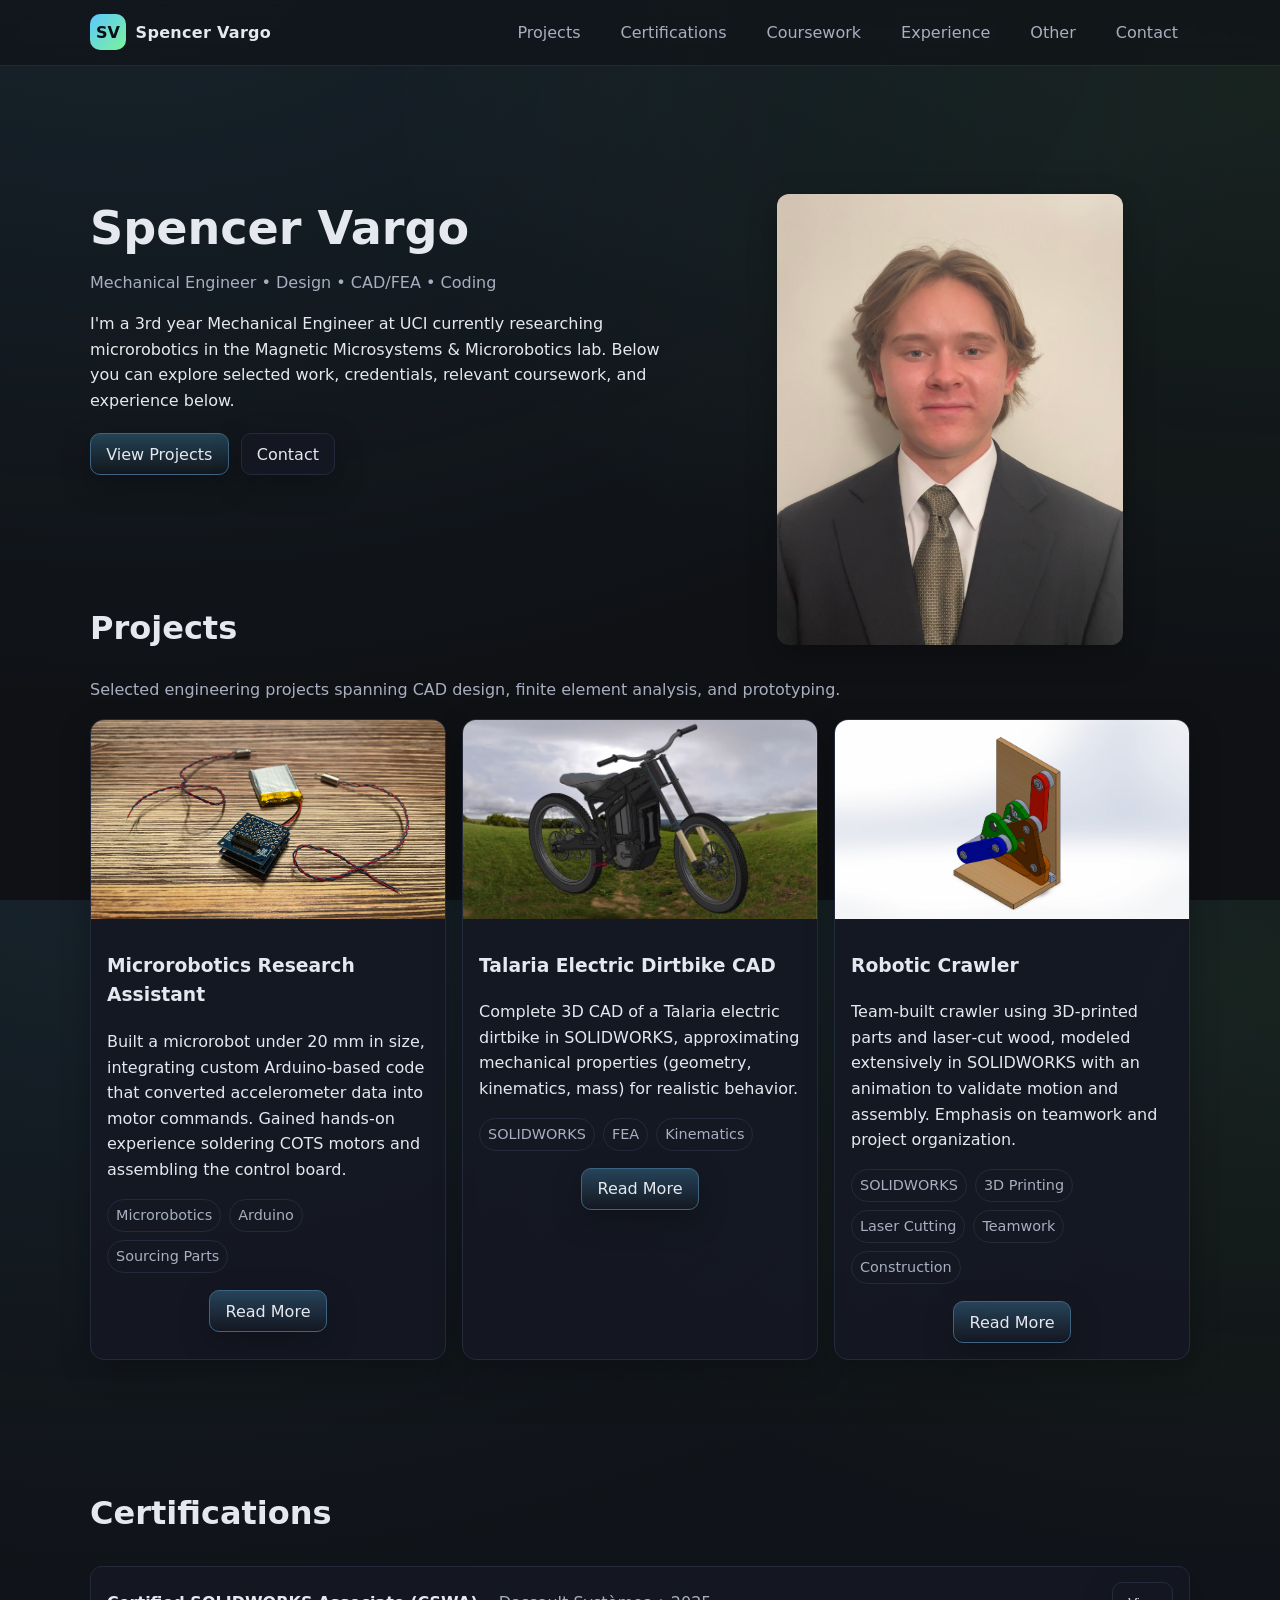
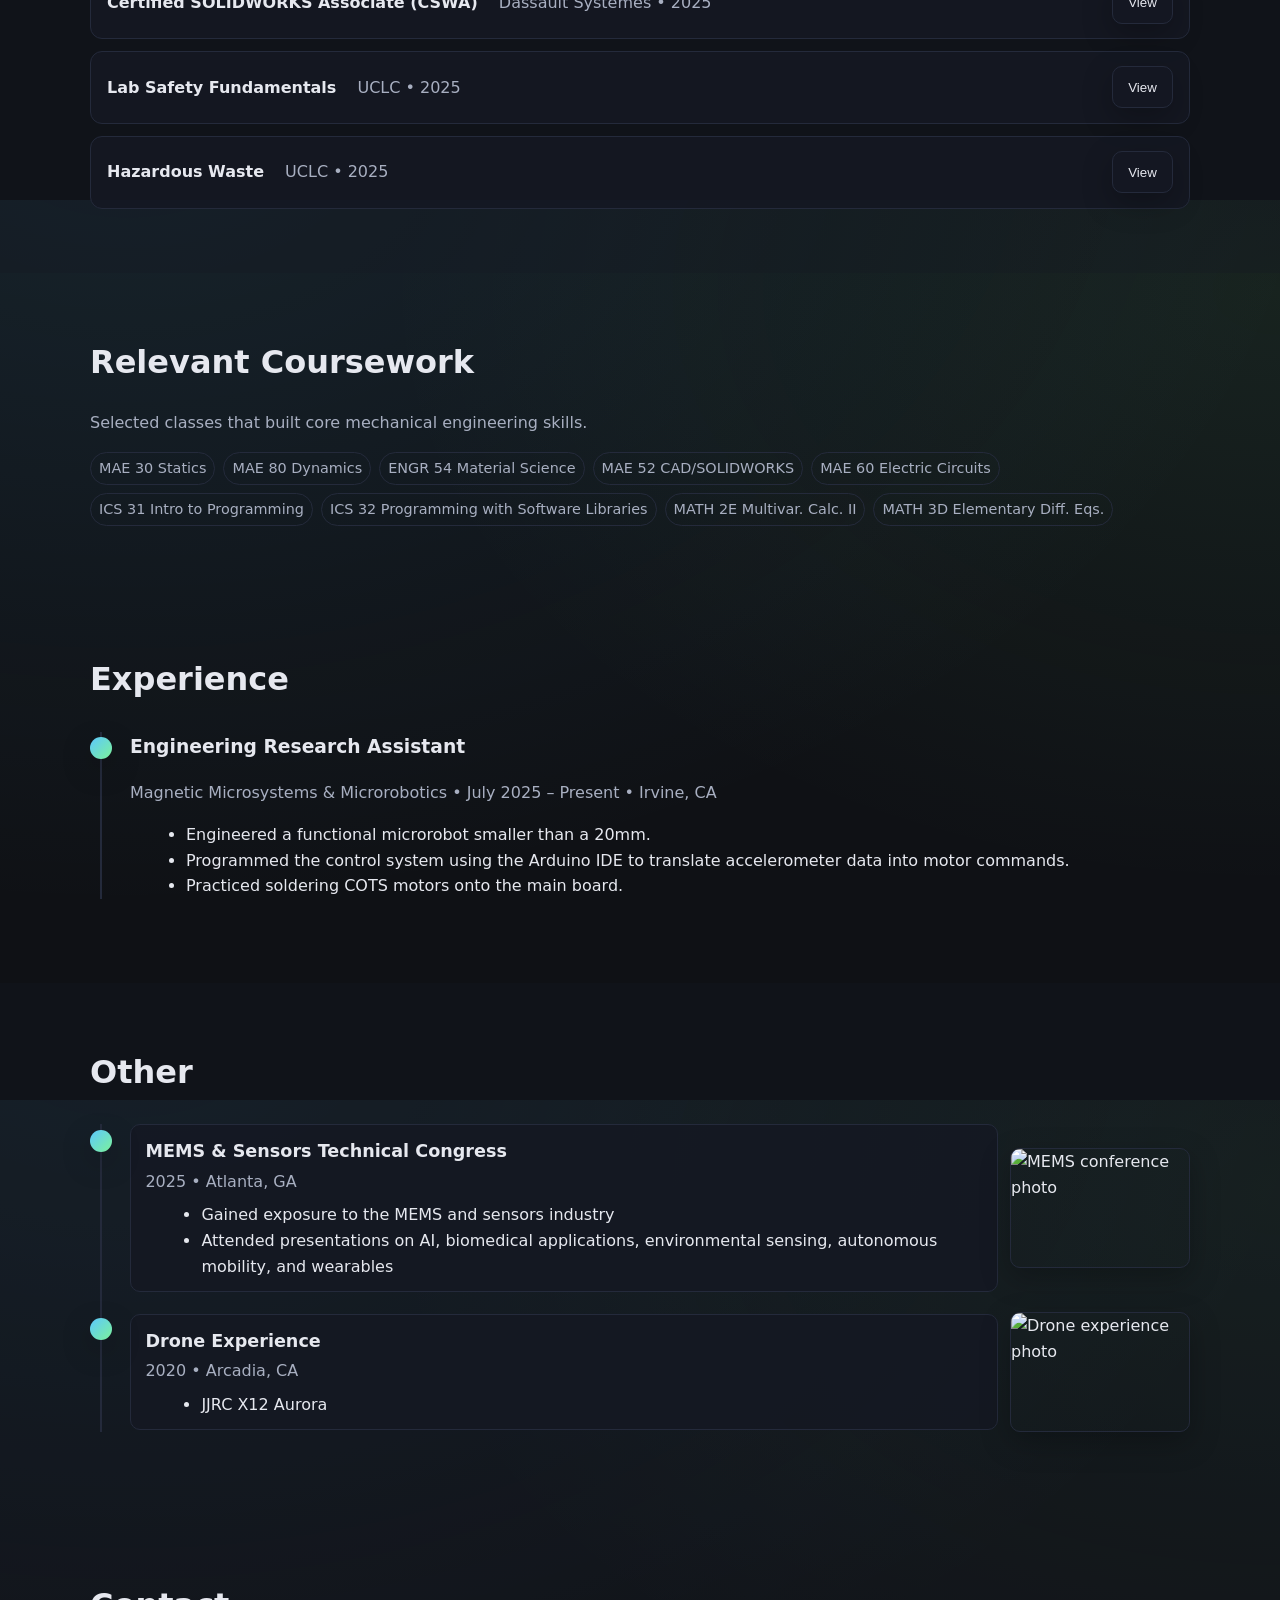
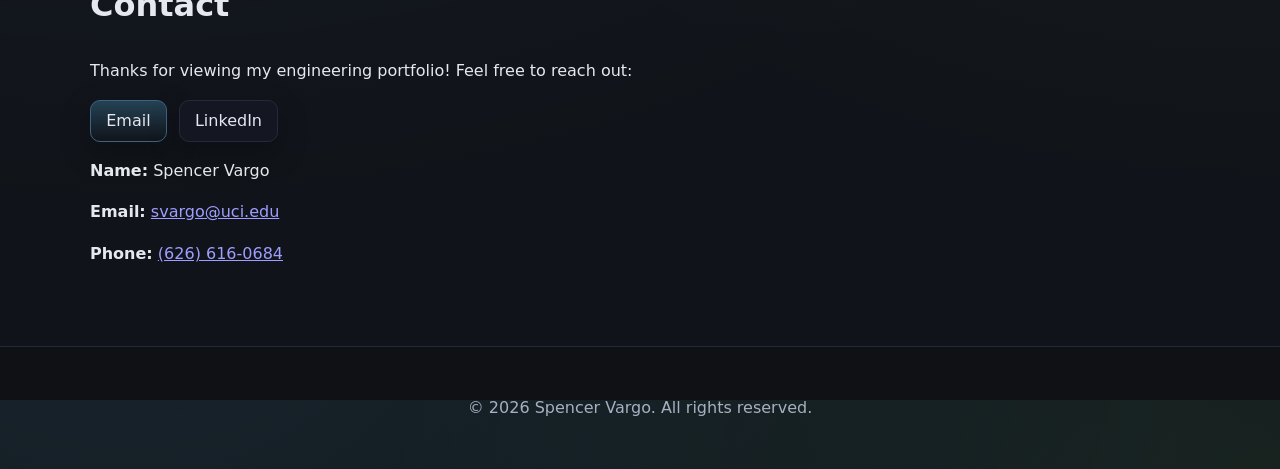
==== index.html @ c13084f1 "Update index.html" ====
<!DOCTYPE html>
<html lang="en">
  <head>
    <meta charset="utf-8" />
    <meta name="viewport" content="width=device-width, initial-scale=1" />
    <title>Spencer Vargo | Mechanical Engineering Portfolio</title>
    <meta name="description" content="Portfolio of Spencer Vargo, Mechanical Engineer. Projects, certifications, and professional experience." />

    <link rel="icon" href="favicon.svg?v=2" type="image/svg+xml" sizes="any" />
    <link rel="stylesheet" href="styles.css" />

    <meta property="og:title" content="Spencer Vargo | Mechanical Engineering Portfolio" />
    <meta property="og:description" content="Explore projects, certifications, and experience in mechanical engineering." />
    <meta property="og:type" content="website" />
  </head>
  <body>
    <a class="skip-link" href="#main">Skip to content</a>

    <header class="site-header" role="banner">
      <div class="container header-inner">
        <a class="brand" href="#home" aria-label="Spencer Vargo Home">
          <span class="brand-mark" aria-hidden="true">SV</span>
          <span class="brand-text">Spencer Vargo</span>
        </a>

        <button class="nav-toggle" aria-controls="site-nav" aria-expanded="false" aria-label="Toggle navigation">
          <span class="nav-toggle-bar" aria-hidden="true"></span>
          <span class="nav-toggle-bar" aria-hidden="true"></span>
          <span class="nav-toggle-bar" aria-hidden="true"></span>
        </button>

        <nav id="site-nav" class="site-nav" role="navigation">
          <ul>
            <li><a href="#projects">Projects</a></li>
            <li><a href="#certifications">Certifications</a></li>
            <li><a href="#coursework">Coursework</a></li>
            <li><a href="#experience">Experience</a></li>
            <li><a href="#other">Other</a></li>
            <li><a href="#contact">Contact</a></li>
          </ul>
        </nav>
      </div>
    </header>

    <main id="main" class="site-main" tabindex="-1">
      <section id="home" class="hero">
        <div class="container hero-inner">
          <div class="hero-copy">
            <h1>Spencer Vargo</h1>
            <p class="tagline">Mechanical Engineer • Design • CAD/FEA • Coding</p>
            <p class="intro">I'm a 3rd year Mechanical Engineer at UCI currently researching microrobotics in the Magnetic Microsystems & Microrobotics lab. Below you can explore selected work, credentials, relevant coursework, and experience below.</p>
            <div class="hero-ctas">
              <a class="button primary" href="#projects">View Projects</a>
              <a class="button" href="#contact">Contact</a>
              <!-- Replace href with your resume file when available, e.g. resume.pdf -->
              <!-- <a class="button" href="resume.pdf" download>Download Resume</a> -->
            </div>
          </div>
          <div class="hero-art" aria-hidden="true">
            <div class="hero-img">
              <img src="images/FullSizeRender.jpg" alt="images/FullSizeRender.jpg" />
            </div>
          </div>
        </div>
      </section>

      <section id="projects" class="section">
        <div class="container">
          <h2>Projects</h2>
          <p class="section-intro">Selected engineering projects spanning CAD design, finite element analysis, and prototyping.</p>
          <div class="grid cards">
            <article class="card">
              <a class="card-media-link" href="projects/microrobotics.html" aria-label="Read more about Microrobotics Research Assistant">
                <div class="card-media"><img src="images/microrobot_cropped.jpg" alt="Microrobotics project image" width="640" height="360" /></div>
              </a>
              <div class="card-body">
                <h3>Microrobotics Research Assistant</h3>
                <p>Built a microrobot under 20 mm in size, integrating custom Arduino-based code that converted accelerometer data into motor commands. Gained hands-on experience soldering COTS motors and assembling the control board.</p>
                <ul class="pill-list">
                  <li>Microrobotics</li>
                  <li>Arduino</li>
                  <li>Sourcing Parts</li>
                </ul>
                <div class="card-actions"><a class="button primary" href="projects/microrobotics.html">Read More</a></div>
              </div>
            </article>

            <article class="card">
              <a class="card-media-link" href="projects/talaria-electric-dirtbike.html" aria-label="Read more about Talaria Electric Dirtbike CAD">
                <div class="card-media"><img src="images/talaria_cropped.png" alt="Talaria electric dirtbike CAD project image" width="640" height="360" /></div>
              </a>
              <div class="card-body">
                <h3>Talaria Electric Dirtbike CAD</h3>
                <p>Complete 3D CAD of a Talaria electric dirtbike in SOLIDWORKS, approximating mechanical properties (geometry, kinematics, mass) for realistic behavior.</p>
                <ul class="pill-list">
                  <li>SOLIDWORKS</li>
                  <li>FEA</li>
                  <li>Kinematics</li>
                </ul>
                <div class="card-actions"><a class="button primary" href="projects/talaria-electric-dirtbike.html">Read More</a></div>
              </div>
            </article>

            <article class="card">
              <a class="card-media-link" href="projects/composite-arm-analysis.html" aria-label="Read more about Crawler Robotics Platform">
                <div class="card-media"><img src="images/crawler_cropped.png" alt="Crawler robotics project image" width="640" height="420" /></div>
              </a>
              <div class="card-body">
                <h3>Robotic Crawler</h3>
                <p>Team-built crawler using 3D‑printed parts and laser‑cut wood, modeled extensively in SOLIDWORKS with an animation to validate motion and assembly. Emphasis on teamwork and project organization.</p>
                <ul class="pill-list">
                  <li>SOLIDWORKS</li>
                  <li>3D Printing</li>
                  <li>Laser Cutting</li>
                  <li>Teamwork</li>
                  <li>Construction</li>
                </ul>
                <div class="card-actions"><a class="button primary" href="projects/composite-arm-analysis.html">Read More</a></div>
              </div>
            </article>
          </div>

          <!-- Replace sample projects with your content; repeat .card blocks as needed -->
        </div>
      </section>

      <section id="certifications" class="section alt">
        <div class="container">
          <h2>Certifications</h2>
          <ul class="list">
            <li>
              <div class="list-item">
                <div class="list-item-main">
                  <strong>Certified SOLIDWORKS Associate (CSWA)</strong>
                  <span class="meta">Dassault Systèmes • 2025</span>
                </div>
                <div class="list-item-actions">
                  <button type="button" class="button view-cert" data-cert-title="Certified SOLIDWORKS Associate (CSWA)" data-cert-png="images/certificate_cswa-1.png" data-cert-pdf="images/certificate_cswa.pdf" data-cert-img-alt="CSWA certificate image" aria-label="View Certified SOLIDWORKS Associate (CSWA)">View</button>
                </div>
              </div>
            </li>
            <li>
              <div class="list-item">
                <div class="list-item-main">
                  <strong>Lab Safety Fundamentals</strong>
                  <span class="meta">UCLC • 2025</span>
                </div>
                <div class="list-item-actions">
                  <button type="button" class="button view-cert" data-cert-title="Lab Safety Fundamentals" data-cert-png="images/Safety Fundamentals-1.png" aria-label="View Lab Safety Fundamentals">View</button>
                </div>
              </div>
            </li>
            <li>
              <div class="list-item">
                <div class="list-item-main">
                  <strong>Hazardous Waste</strong>
                  <span class="meta">UCLC • 2025</span>
                </div>
                <div class="list-item-actions">
                  <button type="button" class="button view-cert" data-cert-title="Hazardous Waste" data-cert-png="images/Hazardous Waste-1.png" aria-label="View Hazardous Waste">View</button>
                </div>
              </div>
            </li>
          </ul>
          <!-- Edit the list items above to match your certifications -->
        </div>
      </section>

      <section id="coursework" class="section">
        <div class="container">
          <h2>Relevant Coursework</h2>
          <p class="section-intro">Selected classes that built core mechanical engineering skills.</p>
          <ul class="pill-list">
            <li>MAE 30 Statics</li>
            <li>MAE 80 Dynamics</li>
            <li>ENGR 54 Material Science</li>
            <li>MAE 52 CAD/SOLIDWORKS</li>
            <li>MAE 60 Electric Circuits</li>
            <li>ICS 31 Intro to Programming</li>
            <li>ICS 32 Programming with Software Libraries</li>
            <li>MATH 2E Multivar. Calc. II</li>
            <li>MATH 3D Elementary Diff. Eqs.</li>
          </ul>
        </div>
      </section>

      <section id="experience" class="section">
        <div class="container">
          <h2>Experience</h2>
          <div class="timeline">
            <article class="timeline-item">
              <div class="timeline-marker" aria-hidden="true"></div>
              <div class="timeline-content">
                <h3>Engineering Research Assistant</h3>
                <p class="meta">Magnetic Microsystems & Microrobotics • July 2025 – Present • Irvine, CA</p>
                <ul>
                  <li>Engineered a functional microrobot smaller than a 20mm.</li>
                  <li>Programmed the control system using the Arduino IDE to translate accelerometer data into motor commands.</li>
                  <li>Practiced soldering COTS motors onto the main board.</li>
                </ul>
              </div>
            </article>
<!--
            <article class="timeline-item">
              <div class="timeline-marker" aria-hidden="true"></div>
              <div class="timeline-content">
                <h3>engineering Research Assistant</h3>
                <p class="meta">Precision Dynamics • Summer 2022 • City, State</p>
                <ul>
                  <li>Designed sheet‑metal brackets and created detailed drawings with GD&amp;T.</li>
                  <li>Executed FEA studies to validate stress and deflection targets.</li>
                  <li>Supported assembly builds and implemented ECOs.</li>
                </ul>
              </div>
            </article>
          </div>
          <!-- Duplicate .timeline-item blocks as needed; modify content accordingly -->
        </div>
      </section>

      <section id="other" class="section alt">
        <div class="container">
          <h2>Other</h2>
          <div class="timeline">
            <article class="timeline-item">
              <div class="timeline-marker" aria-hidden="true"></div>
              <div class="timeline-content">
                <h3>MEMS & Sensors Technical Congress</h3>
                <p class="meta">2025 • Atlanta, GA</p>
                <ul>
                  <li>Gained exposure to the MEMS and sensors industry</li>
                  <li>Attended presentations on AI, biomedical applications, environmental sensing, autonomous mobility, and wearables</li>
                </ul>
              </div>
              <div class="timeline-media">
                <img src="images/MEMS.png" alt="MEMS conference photo" />
              </div>
            </article>
            <article class="timeline-item">
              <div class="timeline-marker" aria-hidden="true"></div>
              <div class="timeline-content">
                <h3>Drone Experience</h3>
                <p class="meta">2020 • Arcadia, CA</p>
                <ul>
                  <li>JJRC X12 Aurora</li>
                </ul>
              </div>
              <div class="timeline-media">
                <img src="images/Drone.png" alt="Drone experience photo" />
              </div>
            </article>
          </div>
        </div>
      </section>

      <section id="contact" class="section alt">
        <div class="container">
          <h2>Contact</h2>
          <p>Thanks for viewing my engineering portfolio! Feel free to reach out:</p>
          <div class="contact-actions">
            <!-- Replace the email and LinkedIn URL below with your information -->
            <a class="button primary" href="mailto:svargo@uci.edu">Email</a>
            <a class="button" href="https://www.linkedin.com/in/spencer-c-vargo" target="_blank" rel="noopener">LinkedIn</a>
          </div>
          <div class="contact-details">
            <p><strong>Name:</strong> Spencer Vargo</p>
            <p><strong>Email:</strong> <a href="mailto:svargo@uci.edu">svargo@uci.edu</a></p>
            <p><strong>Phone:</strong> <a href="tel:+1-555-123-4567">(626) 616-0684</a></p>
          </div>
        </div>
      </section>
    </main>

    <div id="cert-modal" class="modal" hidden tabindex="-1">
      <div class="modal-panel" role="dialog" aria-modal="true" aria-labelledby="cert-modal-title">
        <div class="modal-header">
          <h3 id="cert-modal-title">Certification</h3>
          <button type="button" class="button modal-close" aria-label="Close certification viewer">Close</button>
        </div>
        <div class="modal-body">
          <div id="cert-modal-content"></div>
        </div>
        <div class="modal-footer">
          <a id="cert-modal-open" class="button" href="#" target="_blank" rel="noopener">Open in new tab</a>
        </div>
      </div>
    </div>

    <footer class="site-footer">
      <div class="container footer-inner">
        <p>© <span id="year"></span> Spencer Vargo. All rights reserved.</p>
      </div>
    </footer>

    <script src="script.js"></script>
  </body>
  </html>
---- styles.css ----
/*
  Spencer Vargo Portfolio Styles
  - Modern, responsive, accessible
*/

:root {
  --bg: #0f1115;
  --panel: #151823;
  --text: #e6e8ef;
  --muted: #a8afc1;
  --primary: #5cc8ff;
  --primary-600: #42b8f5;
  --accent: #7cf29a;
  --border: #242a3b;
  --shadow: 0 10px 30px rgba(0, 0, 0, 0.25);
}

* { box-sizing: border-box; }
html { color-scheme: dark; }
html, body { height: 100%; }
body {
  margin: 0;
  font-family: system-ui, -apple-system, Segoe UI, Roboto, Ubuntu, Cantarell, Noto Sans, Helvetica, Arial, "Apple Color Emoji", "Segoe UI Emoji";
  background: radial-gradient(1200px 800px at 10% -10%, rgba(92,200,255,0.1), transparent),
              radial-gradient(900px 600px at 100% 10%, rgba(124,242,154,0.08), transparent),
              var(--bg);
  color: var(--text);
  line-height: 1.6;
}

.container {
  width: min(1100px, 92%);
  margin-inline: auto;
}

/* Accessibility */
.skip-link {
  position: absolute;
  left: -9999px;
  top: auto;
  width: 1px;
  height: 1px;
  overflow: hidden;
}
.skip-link:focus {
  position: fixed;
  left: 1rem;
  top: 1rem;
  width: auto;
  height: auto;
  background: var(--panel);
  color: var(--text);
  border: 1px solid var(--border);
  padding: .5rem .75rem;
  border-radius: .5rem;
  z-index: 1000;
}

/* Header */
.site-header {
  position: sticky;
  top: 0;
  backdrop-filter: saturate(120%) blur(10px);
  background: color-mix(in oklab, var(--bg), transparent 40%);
  border-bottom: 1px solid var(--border);
  z-index: 999;
}
.header-inner {
  display: flex;
  align-items: center;
  justify-content: space-between;
  padding: .9rem 0;
}
.brand {
  display: inline-flex;
  align-items: center;
  gap: .6rem;
  text-decoration: none;
  color: var(--text);
  font-weight: 700;
}
.brand-mark {
  width: 36px;
  height: 36px;
  display: grid;
  place-items: center;
  border-radius: 10px;
  background: linear-gradient(135deg, var(--primary), var(--accent));
  color: #0b0e14;
  font-weight: 900;
}
.brand-text { letter-spacing: .3px; }

.site-nav ul {
  list-style: none;
  display: flex;
  gap: 1rem;
  margin: 0;
  padding: 0;
}
.site-nav a {
  color: var(--muted);
  text-decoration: none;
  padding: .5rem .75rem;
  border-radius: .5rem;
}
.site-nav a:hover { color: var(--text); background: color-mix(in oklab, var(--panel), transparent 40%); }

.nav-toggle {
  display: none;
  background: none;
  border: none;
  padding: .5rem;
  border-radius: .5rem;
}
.nav-toggle:focus-visible { outline: 2px solid var(--primary); }
.nav-toggle-bar {
  width: 24px;
  height: 2px;
  background: var(--text);
  display: block;
}
.nav-toggle-bar + .nav-toggle-bar { margin-top: 5px; }

/* Hero */
.hero {
  padding: min(14vh, 8rem) 0 4rem;
}
.hero-inner {
  display: grid;
  grid-template-columns: 1.1fr .9fr;
  gap: 2rem;
  align-items: center;
}
.hero h1 {
  font-size: clamp(2rem, 3.6vw, 3rem);
  margin: 0 0 .25rem 0;
}
.tagline { color: var(--muted); margin: 0 0 1rem 0; }
.intro { margin: 0 0 1.25rem 0; }
.hero-ctas { display: flex; gap: .75rem; flex-wrap: wrap; }

.button {
  display: inline-flex;
  align-items: center;
  gap: .45rem;
  height: 42px;
  padding: 0 .95rem;
  border-radius: 10px;
  text-decoration: none;
  color: var(--text);
  border: 1px solid var(--border);
  background: color-mix(in oklab, var(--panel), transparent 10%);
  box-shadow: var(--shadow);
}
.button.primary { border-color: color-mix(in oklab, var(--primary), var(--border) 60%); background: linear-gradient(180deg, color-mix(in oklab, var(--primary), transparent 75%), transparent); }
.button:hover { transform: translateY(-1px); }

.hero-art { position: relative; height: 280px; }
.hero-img { position: relative; display: grid; place-items: center; height: 100%; }
.hero-img img { max-width: 72%; max-height: 100%; height: auto; border-radius: 12px; box-shadow: var(--shadow); position: relative; z-index: 1; }

/* Sections */
.section { padding: 4rem 0; }
.section.alt { background: color-mix(in oklab, var(--panel), transparent 70%); }
.section h2 { font-size: clamp(1.4rem, 2.6vw, 2rem); margin-top: 0; }
.section-intro { color: var(--muted); margin-top: -0.25rem; }

.grid {
  display: grid;
  grid-template-columns: repeat(12, 1fr);
  gap: 1rem;
}
.cards > * { grid-column: span 4; }

.card {
  background: color-mix(in oklab, var(--panel), transparent 10%);
  border: 1px solid var(--border);
  border-radius: 14px;
  overflow: hidden;
  box-shadow: var(--shadow);
  display: grid;
  grid-template-rows: 220px auto;
}

.section#projects .card {
  background: color-mix(in oklab, var(--panel), transparent 10%);
  border: 1px solid var(--border);
  border-radius: 14px;
  overflow: hidden;
  box-shadow: var(--shadow);
  display: grid;
  grid-template-rows: 200px auto;
  row-gap: .25rem;
}
.card-media-link { display: block; height: 100%; }
.card-media-link:focus-visible { outline: 2px solid var(--primary); outline-offset: 4px; border-radius: 12px; }
.card-media { transform: translateY(0); transition: transform .3s ease, filter .3s ease; }
.card-media-link:hover .card-media,
.card-media-link:focus-visible .card-media { transform: translateY(-6px); filter: brightness(1.05); }
.card-media img { width: 100%; height: 100%; object-fit: cover; display: block; }
.card-actions { margin-top: 1.1rem; display: grid; place-items: center; }
.card-media.placeholder { background: linear-gradient(135deg, color-mix(in oklab, var(--primary), transparent 80%), color-mix(in oklab, var(--accent), transparent 80%)); opacity: .5; }
.card-body { padding: 1rem; }
.section#projects .card-body { padding: .5rem 1rem 1rem; }
.pill-list { list-style: none; display: flex; gap: .5rem; margin: .75rem 0 0; padding: 0; flex-wrap: wrap; }
.pill-list li { border: 1px solid var(--border); color: var(--muted); padding: .25rem .5rem; border-radius: 999px; font-size: .9rem; }

/* Certifications */
.list { list-style: none; padding: 0; margin: 0; display: grid; gap: .75rem; }
.list-item { background: color-mix(in oklab, var(--panel), transparent 10%); border: 1px solid var(--border); border-radius: 12px; padding: .9rem 1rem; display: flex; justify-content: space-between; align-items: center; }
.list .meta { color: var(--muted); margin-left: 1rem; }
.list-item-actions { display: flex; gap: .5rem; }

/* Modal */
.modal[hidden] { display: none !important; }
.modal { position: fixed; inset: 0; display: grid; place-items: center; background: color-mix(in oklab, #000, transparent 35%); z-index: 1000; padding: 1rem; }
.modal-panel { width: min(900px, 96%); max-height: 86vh; overflow: auto; background: var(--panel); border: 1px solid var(--border); border-radius: 14px; box-shadow: var(--shadow); }
.modal-header { display: flex; align-items: center; justify-content: space-between; padding: 1rem; border-bottom: 1px solid var(--border); }
.modal-body { padding: 1rem; }
.modal-footer { padding: 1rem; border-top: 1px solid var(--border); display: flex; justify-content: flex-end; gap: .5rem; }
.modal-close { height: 36px; }
.modal-footer a[aria-disabled="true"] { opacity: .5; pointer-events: none; cursor: not-allowed; }

/* Modal media */
.modal-media { display: grid; place-items: center; }
.modal-media img { max-width: 100%; max-height: 70vh; height: auto; width: auto; border-radius: 10px; box-shadow: var(--shadow); border: 1px solid var(--border); background: color-mix(in oklab, var(--panel), transparent 20%); }
.modal-media .pdf-frame { width: 100%; height: 70vh; border: 0; border-radius: 10px; box-shadow: var(--shadow); background: color-mix(in oklab, var(--panel), transparent 20%); border: 1px solid var(--border); }
.modal-media video { max-width: 100%; max-height: 70vh; height: auto; width: auto; border-radius: 10px; box-shadow: var(--shadow); border: 1px solid var(--border); background: color-mix(in oklab, var(--panel), transparent 20%); }

/* Timeline */
.timeline { position: relative; margin-top: 1rem; }
.timeline::before { content: ""; position: absolute; left: 10px; top: 0; bottom: 0; width: 2px; background: var(--border); }
.timeline-item { position: relative; padding-left: 2.5rem; margin-bottom: 1.25rem; }
.timeline-marker { position: absolute; left: 0; top: .35rem; width: 22px; height: 22px; border-radius: 50%; background: linear-gradient(135deg, var(--primary), var(--accent)); box-shadow: var(--shadow); }
.timeline .meta { color: var(--muted); margin-top: .25rem; }
.timeline ul { margin: .5rem 0 0 1rem; }

/* Other (styled like timeline with subtle cards and hierarchy) */
.section#other .timeline-content {
  background: color-mix(in oklab, var(--panel), transparent 15%);
  border: 1px solid var(--border);
  border-radius: 10px;
  padding: .75rem .9rem;
}
.section#other .timeline-content h3 {
  margin: 0;
  font-size: 1.1rem;
}
.section#other .timeline .meta {
  display: block;
  margin: .2rem 0 .3rem;
}
.section#other .timeline-item {
  display: grid;
  grid-template-columns: 1fr 180px;
  gap: .75rem;
  align-items: center;
}
.section#other .timeline-media { display: grid; place-items: center; }
.section#other .timeline-media img {
  width: 100%;
  height: 120px;
  object-fit: cover;
  object-position: center;
  border-radius: 10px;
  border: 1px solid var(--border);
  box-shadow: var(--shadow);
}
@media (max-width: 900px) {
  .section#other .timeline-item { grid-template-columns: 1fr; }
  .section#other .timeline-media { order: -1; }
}

/* Contact */
.contact-actions { display: flex; gap: .75rem; }

/* Footer */
.site-footer { border-top: 1px solid var(--border); padding: 2rem 0; }
.footer-inner { text-align: center; color: var(--muted); }

/* Responsive */
@media (max-width: 900px) {
  .hero-inner { grid-template-columns: 1fr; }
  .hero-art { order: -1; height: 100px; }
  .cards > * { grid-column: span 6; }
}

@media (max-width: 640px) {
  .site-nav { position: fixed; inset: 56px 0 auto 0; background: color-mix(in oklab, var(--bg), transparent 10%); border-bottom: 1px solid var(--border); transform: translateY(-110%); transition: transform .2s ease; }
  .site-nav.open { transform: translateY(0); }
  .site-nav ul { flex-direction: column; padding: .5rem; }
  .nav-toggle { display: inline-flex; }
  .cards > * { grid-column: span 12; }
  .card { grid-template-rows: 120px auto; }
}

/* Global media helpers */
.media-grid { display: grid; grid-template-columns: repeat(12, 1fr); gap: .75rem; }
.media-grid > * { grid-column: span 6; }
.media-grid img { width: 100%; height: auto; border-radius: 10px; display: block; box-shadow: var(--shadow); }
.video-wrapper { position: relative; width: 100%; padding-top: 56.25%; border-radius: 10px; overflow: hidden; box-shadow: var(--shadow); border: 1px solid var(--border); background: color-mix(in oklab, var(--panel), transparent 20%); }
.video-wrapper iframe, .video-wrapper video { position: absolute; inset: 0; width: 100%; height: 100%; border: 0; display: block; }
@media (max-width: 900px) {
  .media-grid > * { grid-column: span 12; }
}

/* Mobile polish */
@media (max-width: 640px) {
  .section { padding: 2.25rem 0; }
  .hero { padding: 4.5rem 0 2rem; }
  .hero-img img { max-width: 88%; max-height: 100%; }
  .list-item { align-items: flex-start; flex-direction: column; gap: .5rem; }
  .list .meta { margin-left: 0; display: block; }
  .list-item-actions { width: 100%; justify-content: flex-start; }
  .contact-actions { flex-direction: column; align-items: stretch; }
  .contact-details p { margin: .25rem 0; }
  .timeline::before { left: 6px; }
  .timeline-item { padding-left: 2rem; }
  .timeline-marker { left: -2px; }
}
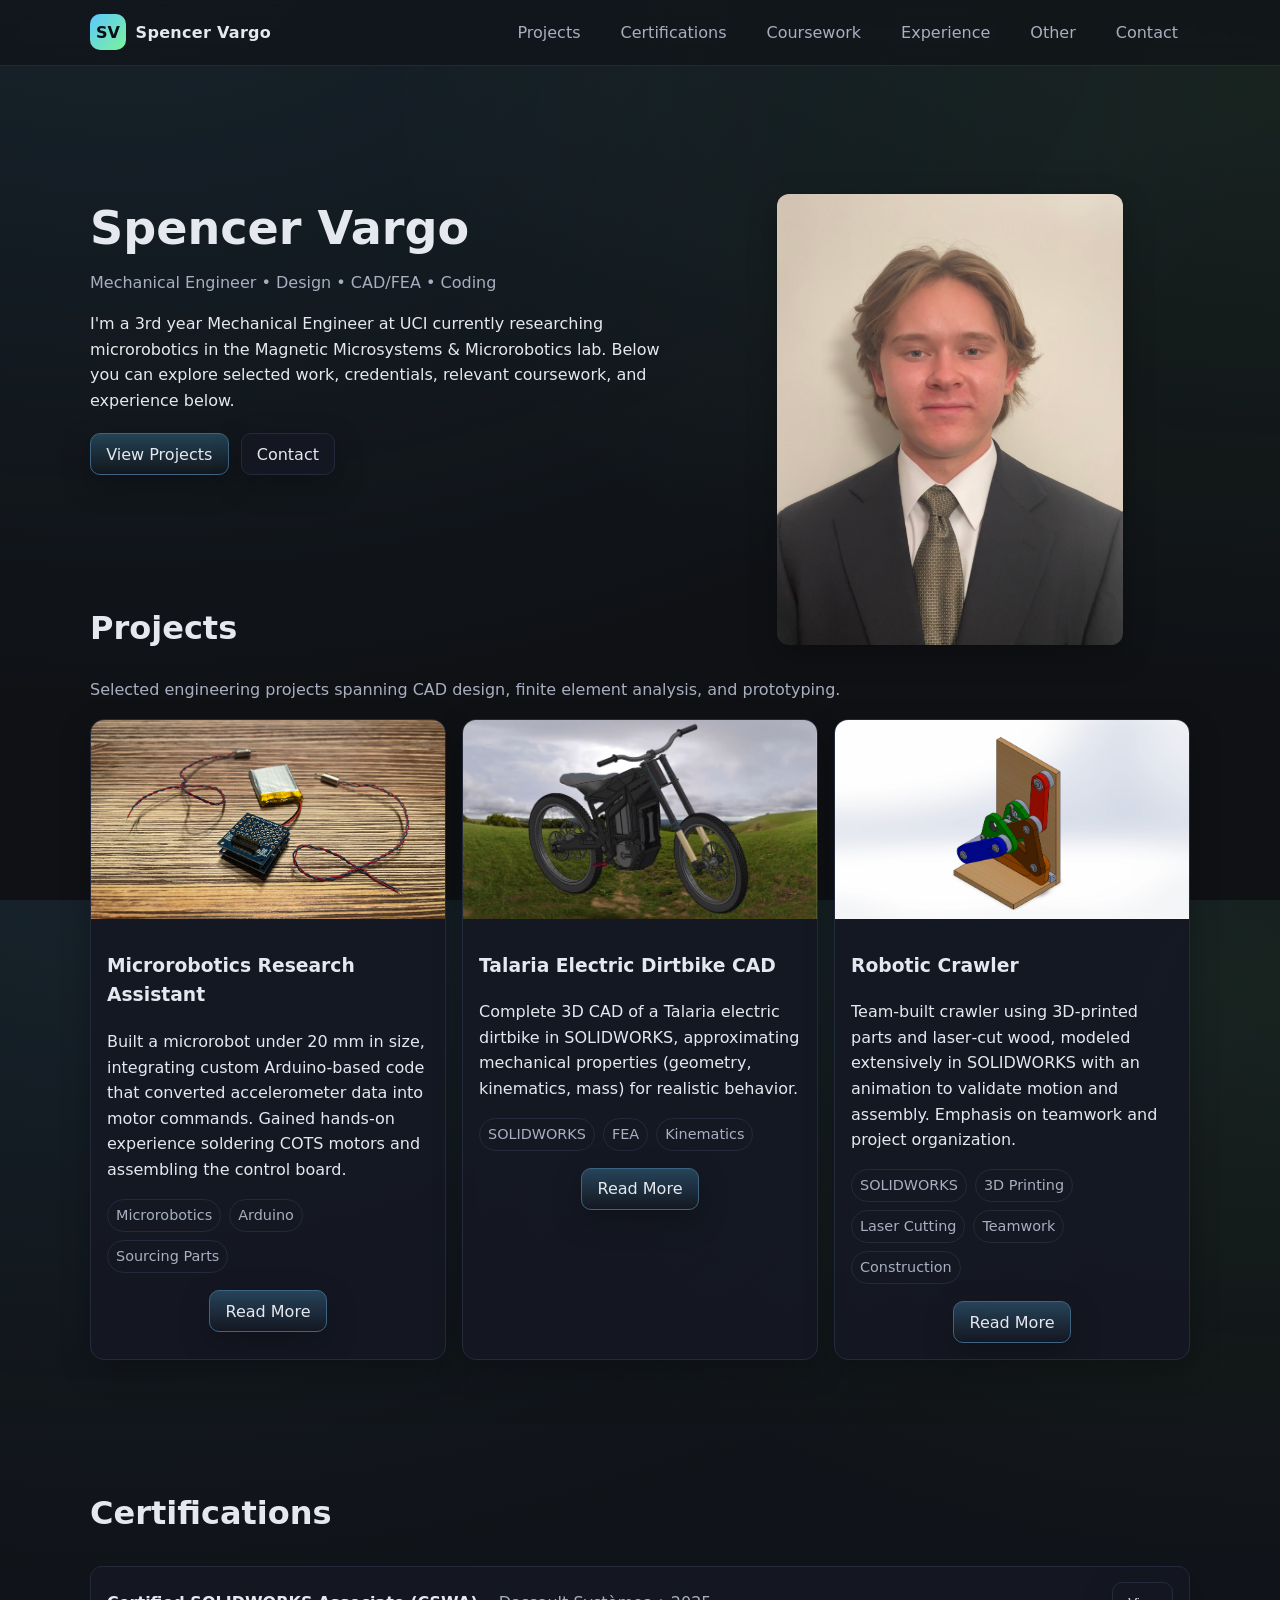
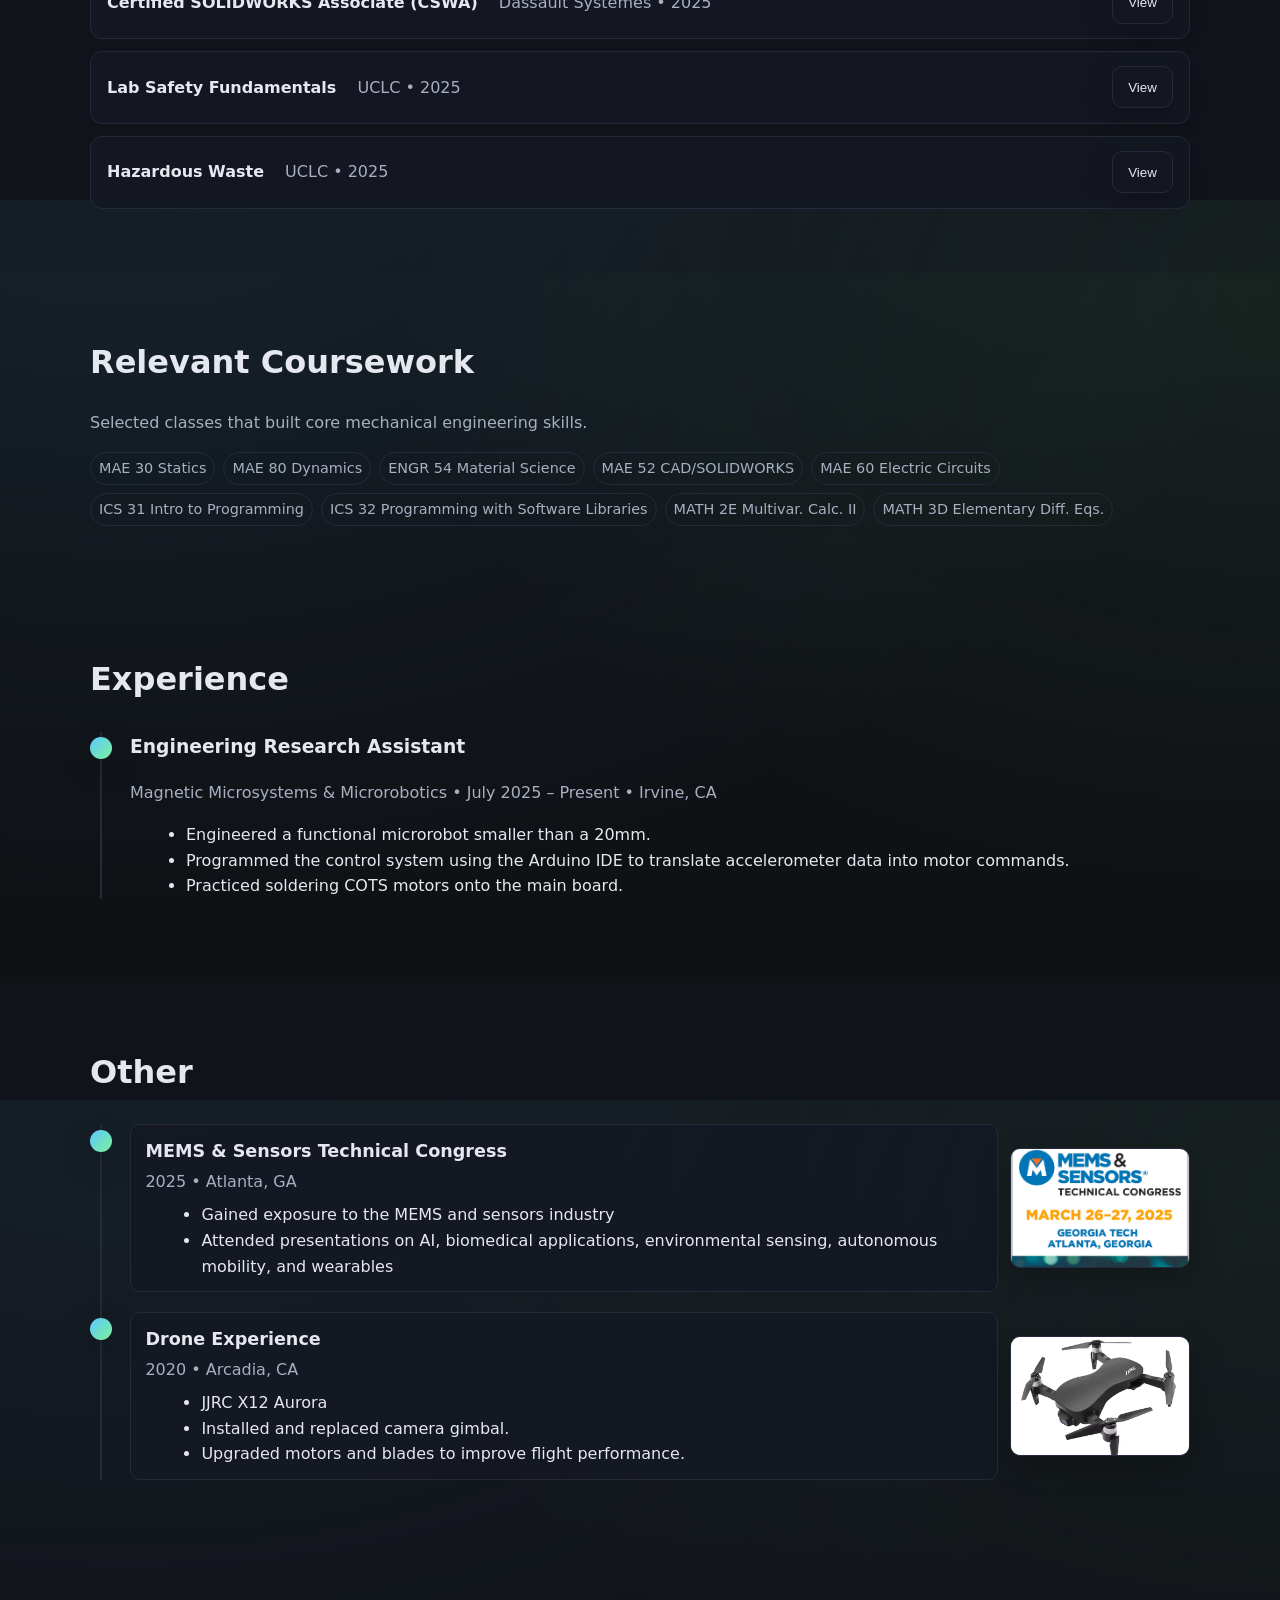
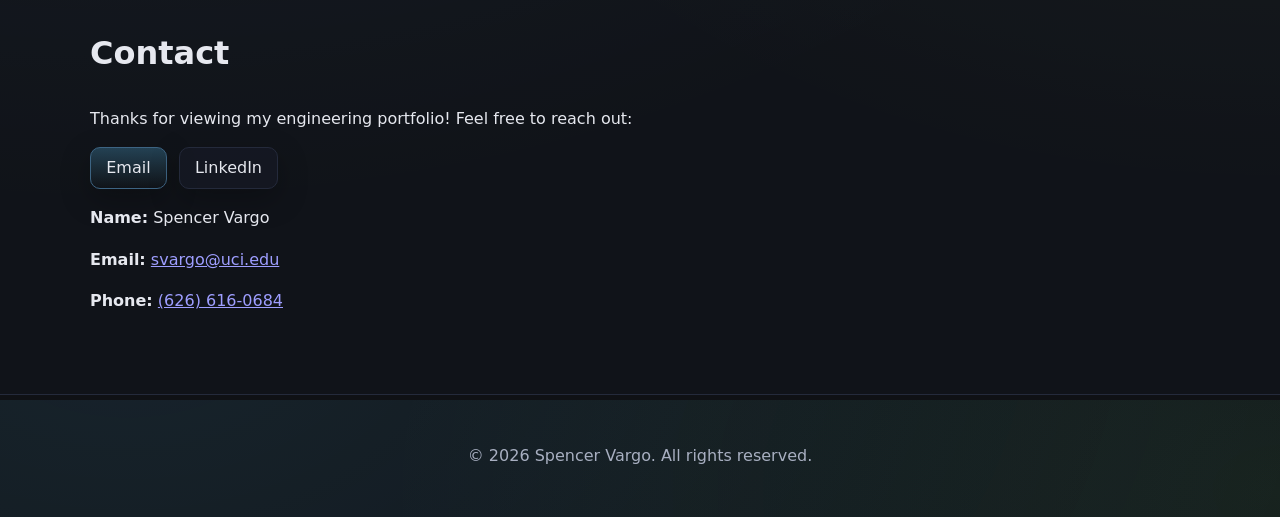
==== commit 6c5944ed: "Update index.html" ====
--- a/index.html
+++ b/index.html
@@ -243,6 +243,8 @@
                 <p class="meta">2020 • Arcadia, CA</p>
                 <ul>
                   <li>JJRC X12 Aurora</li>
+      <li>Installed and replaced camera gimbal.</li>
+<li>Upgraded motors and blades to improve flight performance.</li>
                 </ul>
               </div>
               <div class="timeline-media">
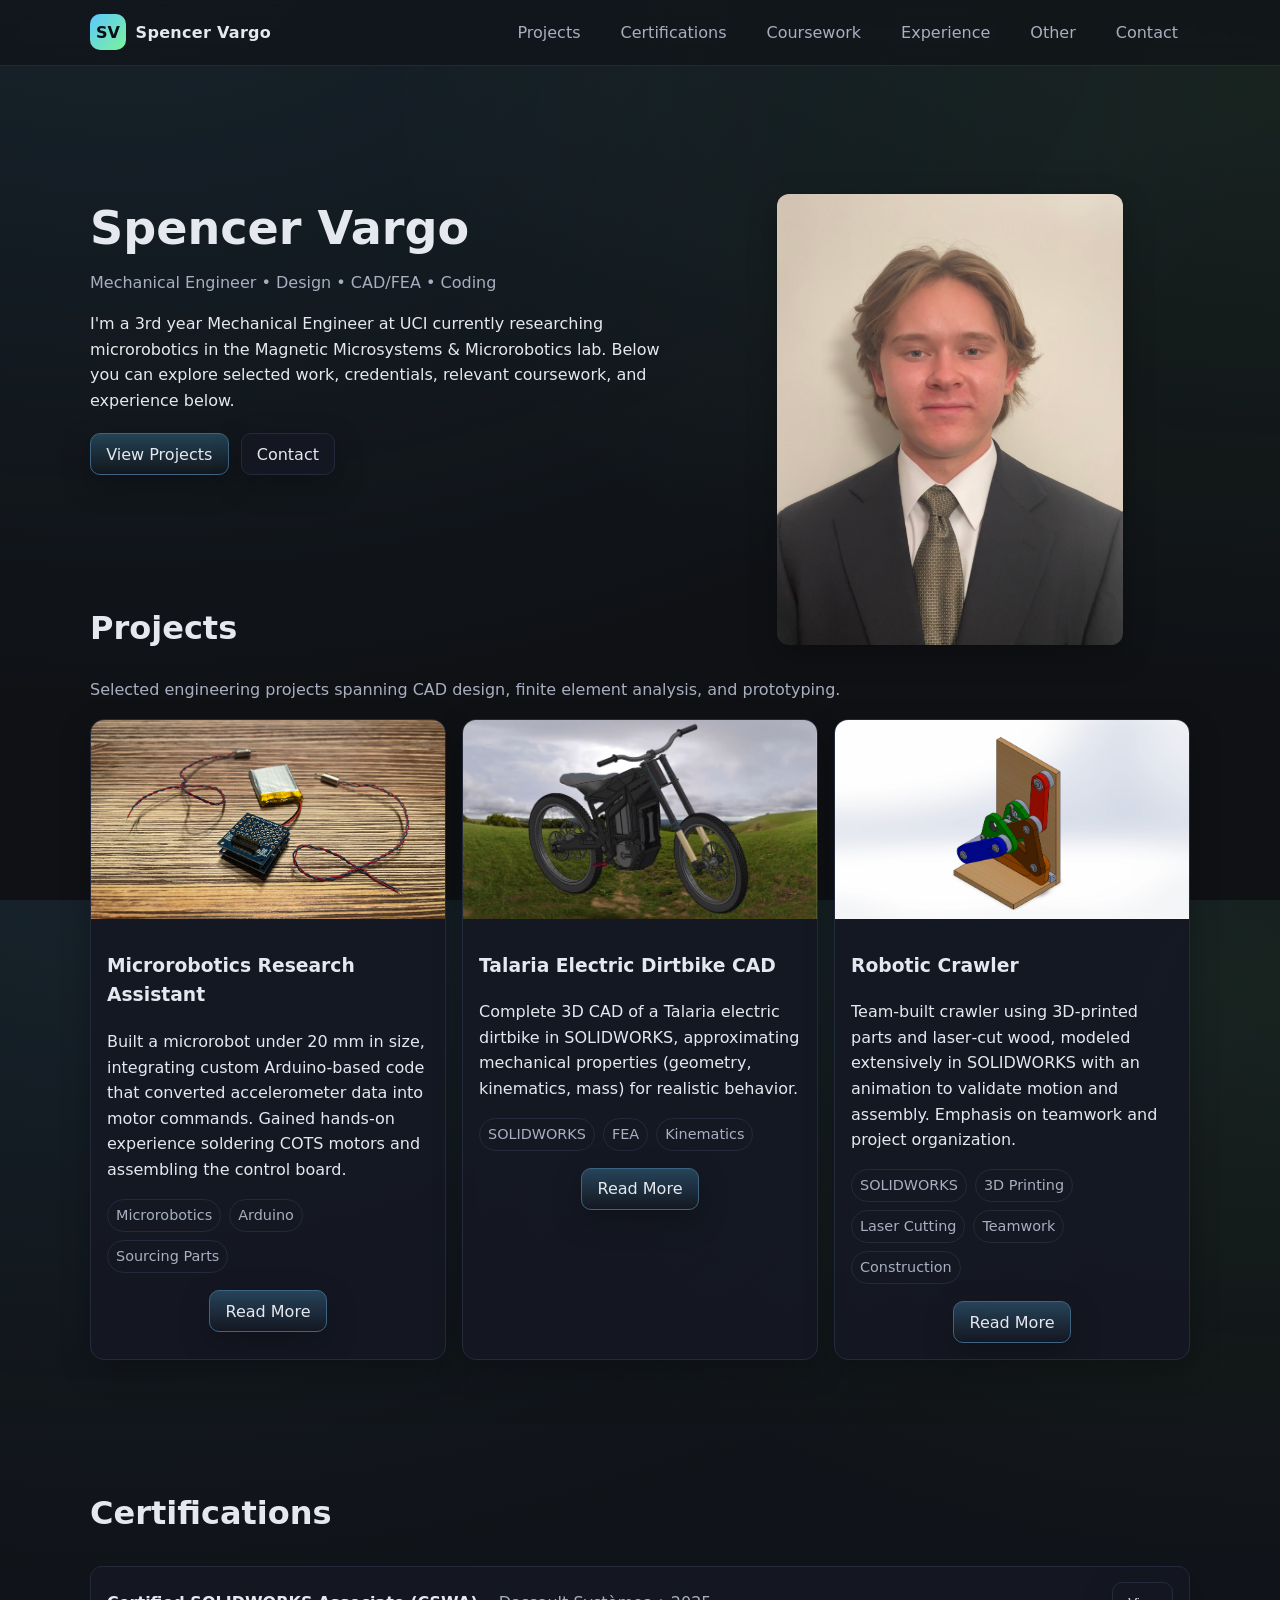
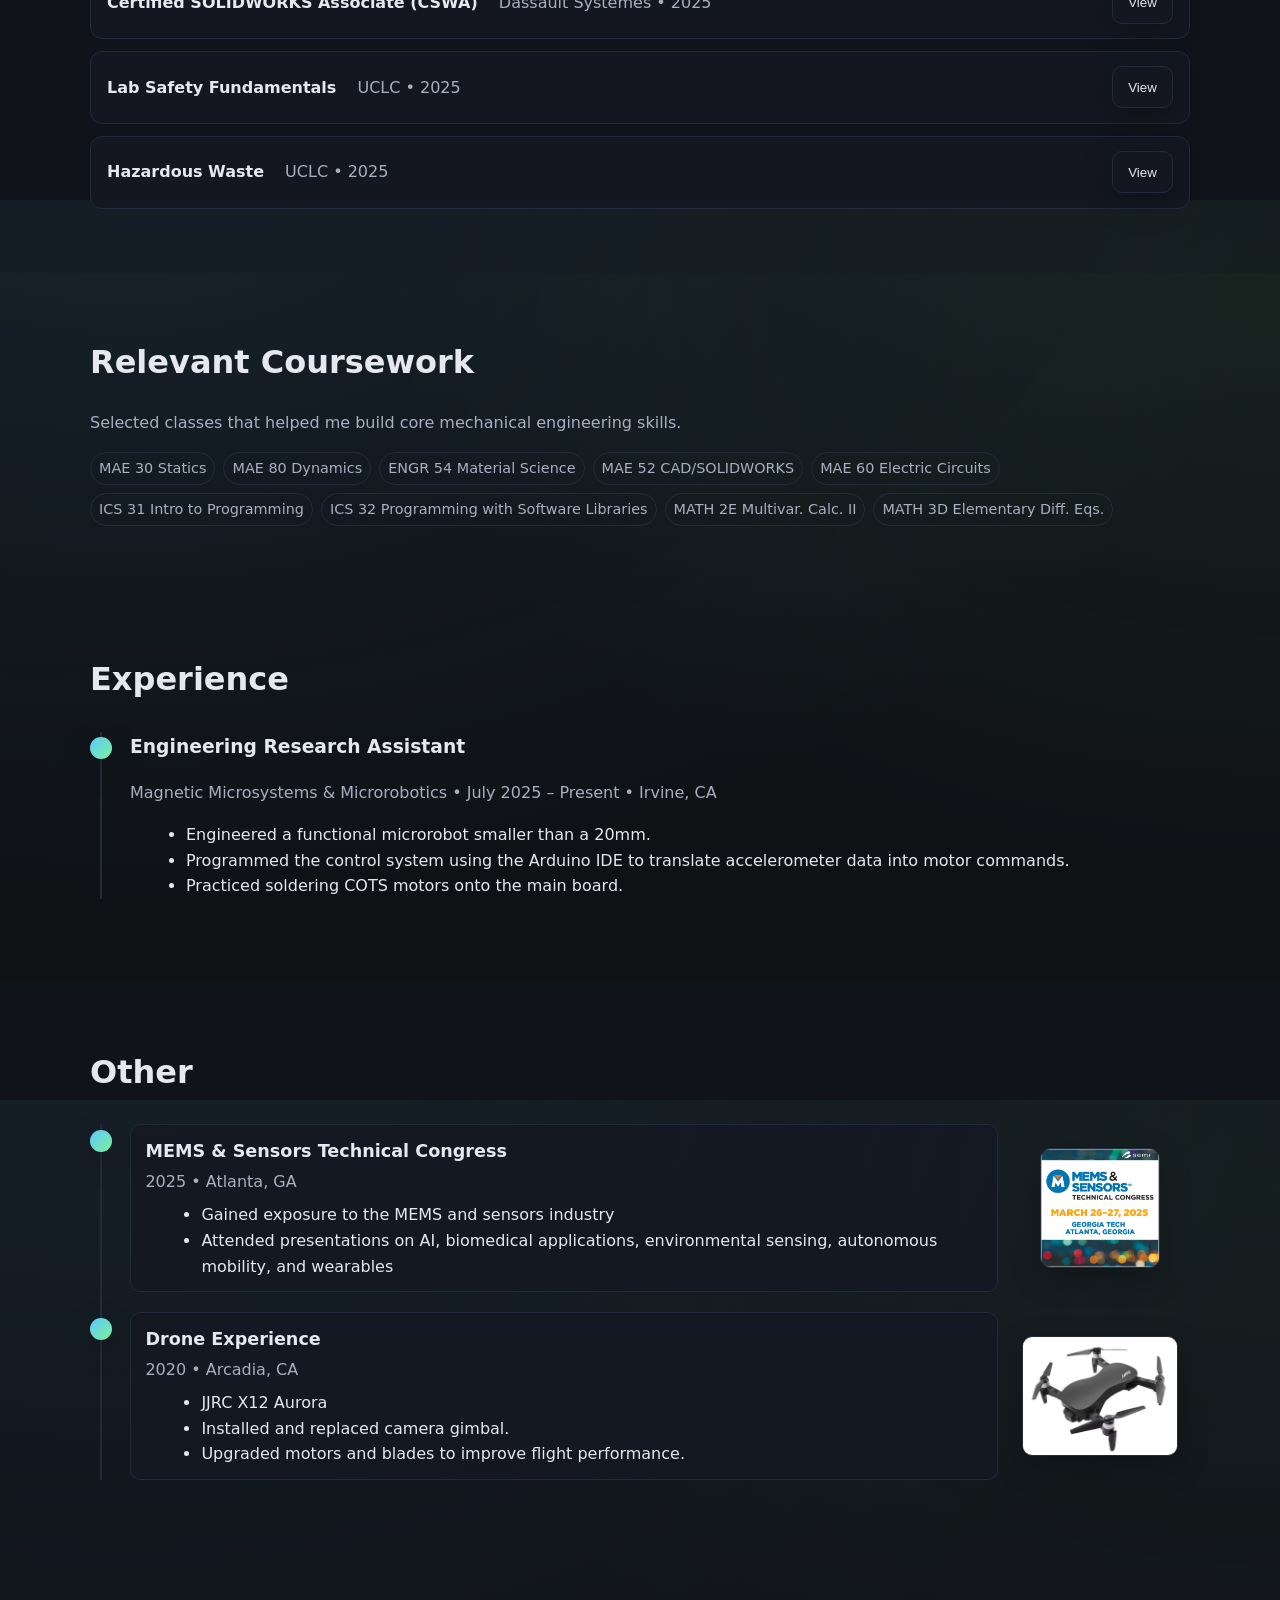
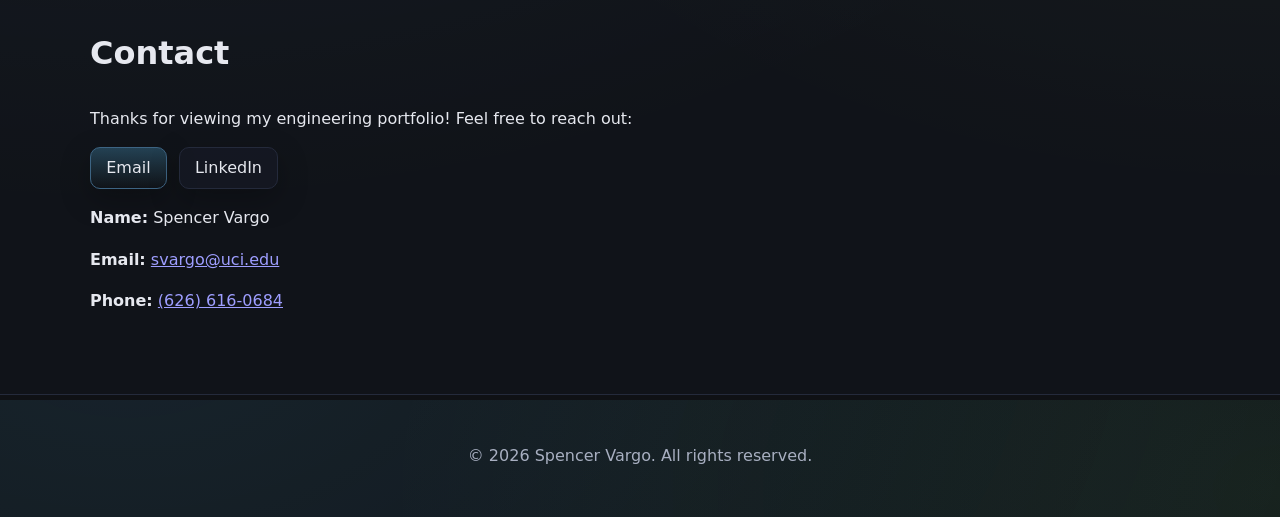
==== commit 45e3cd8e: "Update index.html" ====
--- a/index.html
+++ b/index.html
@@ -169,7 +169,7 @@
       <section id="coursework" class="section">
         <div class="container">
           <h2>Relevant Coursework</h2>
-          <p class="section-intro">Selected classes that built core mechanical engineering skills.</p>
+          <p class="section-intro">Selected classes that helped me build core mechanical engineering skills.</p>
           <ul class="pill-list">
             <li>MAE 30 Statics</li>
             <li>MAE 80 Dynamics</li>
--- a/styles.css
+++ b/styles.css
@@ -259,9 +259,11 @@
 }
 .section#other .timeline-media { display: grid; place-items: center; }
 .section#other .timeline-media img {
-  width: 100%;
-  height: 120px;
-  object-fit: cover;
+  max-width: 100%;
+  max-height: 120px;
+  width: auto;
+  height: auto;
+  object-fit: contain;
   object-position: center;
   border-radius: 10px;
   border: 1px solid var(--border);
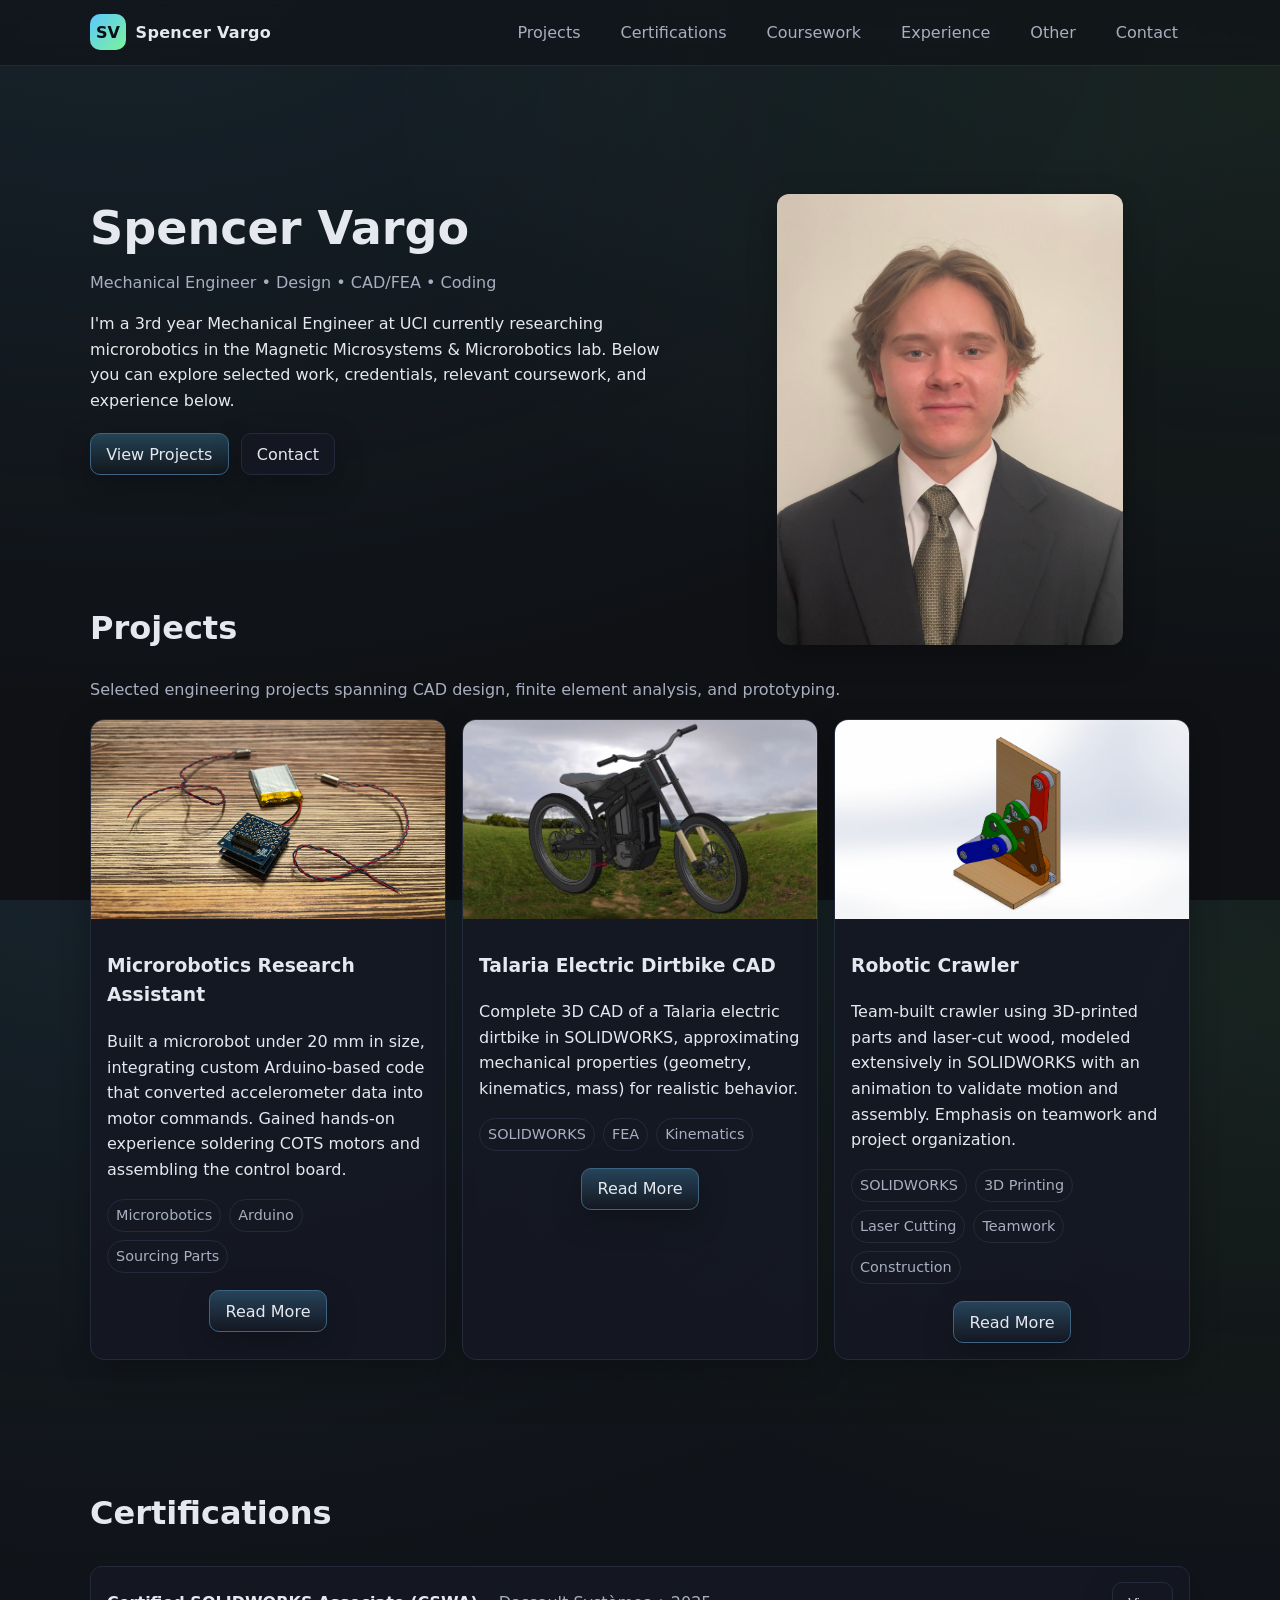
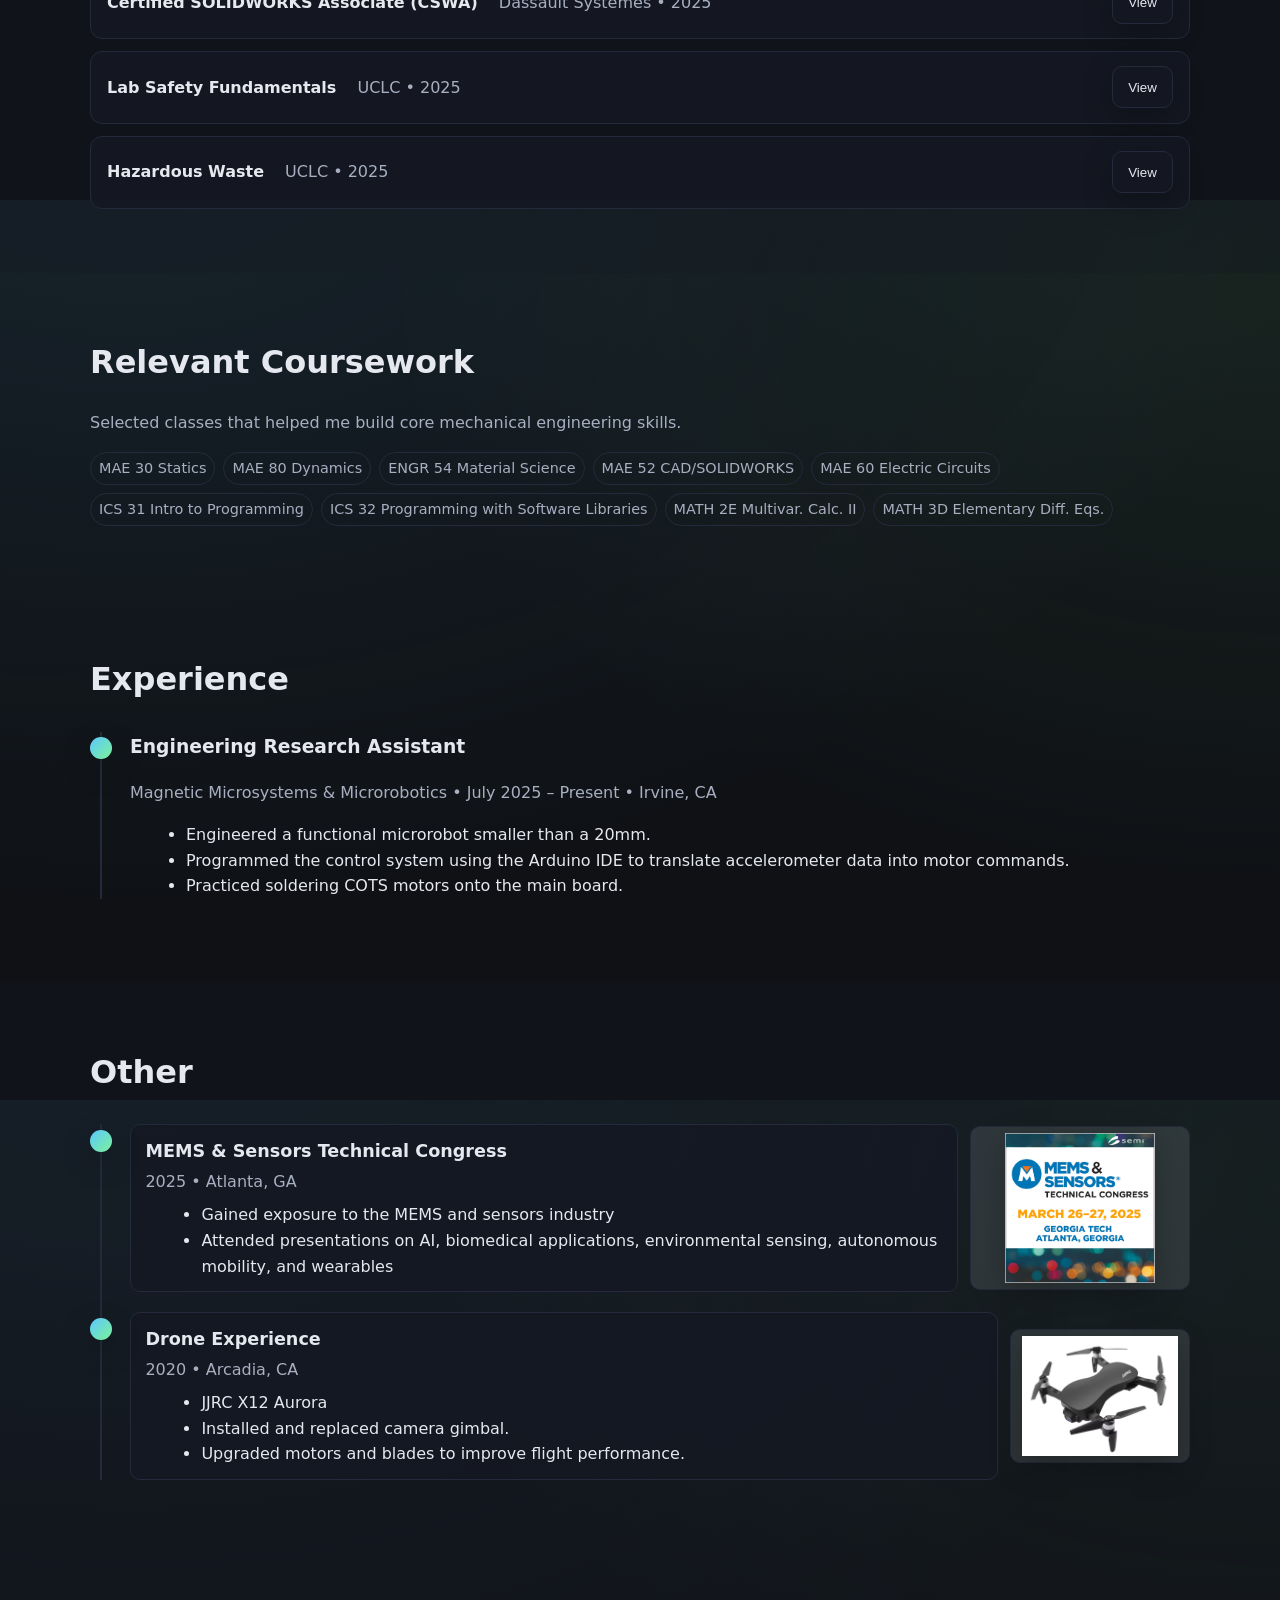
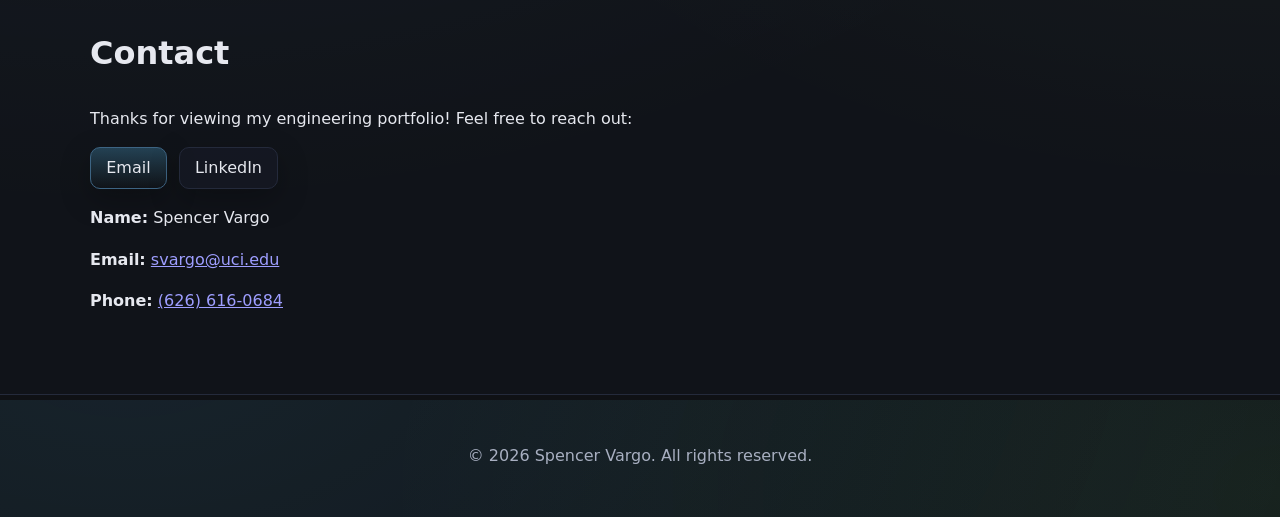
==== commit cd4a5c51: "Feat: Highlight featured timeline item in other section Co-authored-by: spencer.c.vargo <spencer.c.v" ====
--- a/index.html
+++ b/index.html
@@ -222,7 +222,7 @@
         <div class="container">
           <h2>Other</h2>
           <div class="timeline">
-            <article class="timeline-item">
+            <article class="timeline-item featured">
               <div class="timeline-marker" aria-hidden="true"></div>
               <div class="timeline-content">
                 <h3>MEMS & Sensors Technical Congress</h3>
--- a/styles.css
+++ b/styles.css
@@ -257,7 +257,7 @@
   gap: .75rem;
   align-items: center;
 }
-.section#other .timeline-media { display: grid; place-items: center; }
+.section#other .timeline-media { display: grid; place-items: center; background: color-mix(in oklab, var(--text), transparent 88%); border: 1px solid var(--border); border-radius: 10px; padding: 6px; }
 .section#other .timeline-media img {
   max-width: 100%;
   max-height: 120px;
@@ -265,10 +265,11 @@
   height: auto;
   object-fit: contain;
   object-position: center;
-  border-radius: 10px;
-  border: 1px solid var(--border);
   box-shadow: var(--shadow);
 }
+/* Featured item larger media */
+.section#other .timeline-item.featured { grid-template-columns: 1fr 220px; }
+.section#other .timeline-item.featured .timeline-media img { max-height: 150px; }
 @media (max-width: 900px) {
   .section#other .timeline-item { grid-template-columns: 1fr; }
   .section#other .timeline-media { order: -1; }
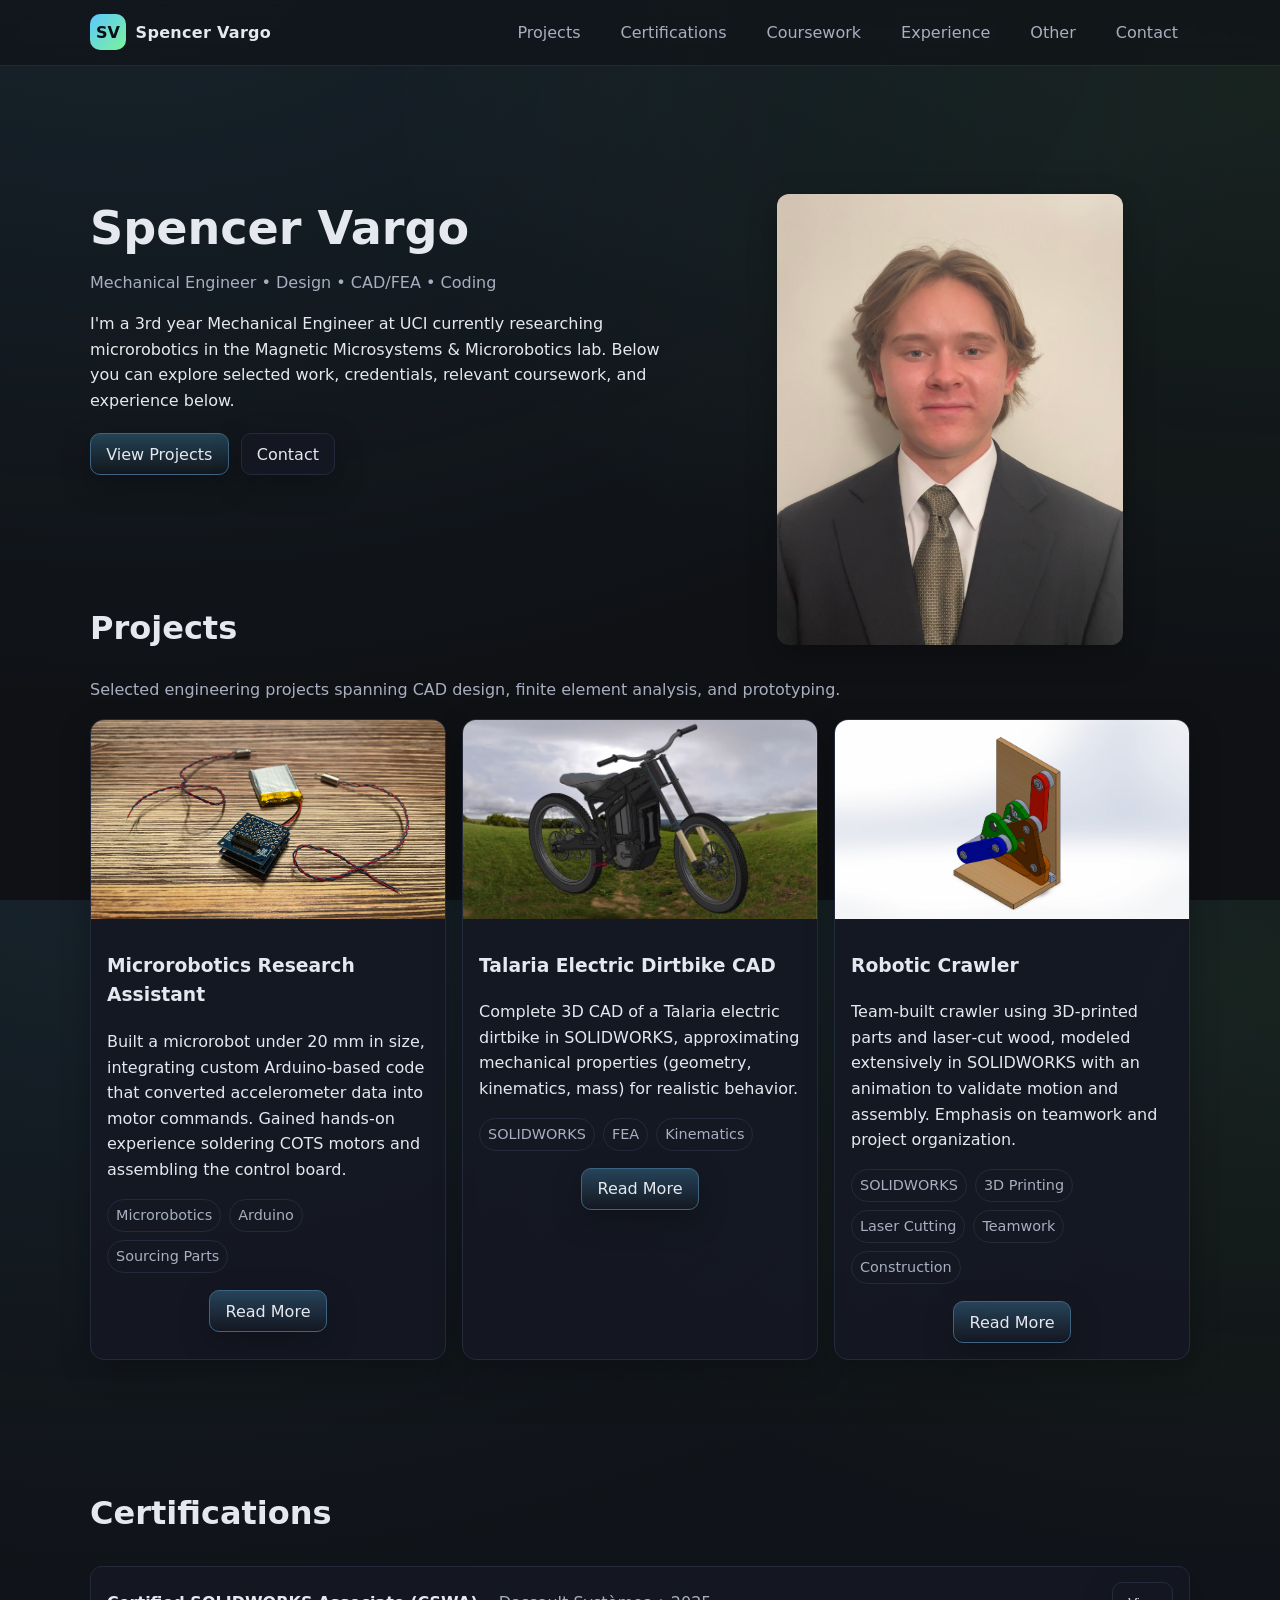
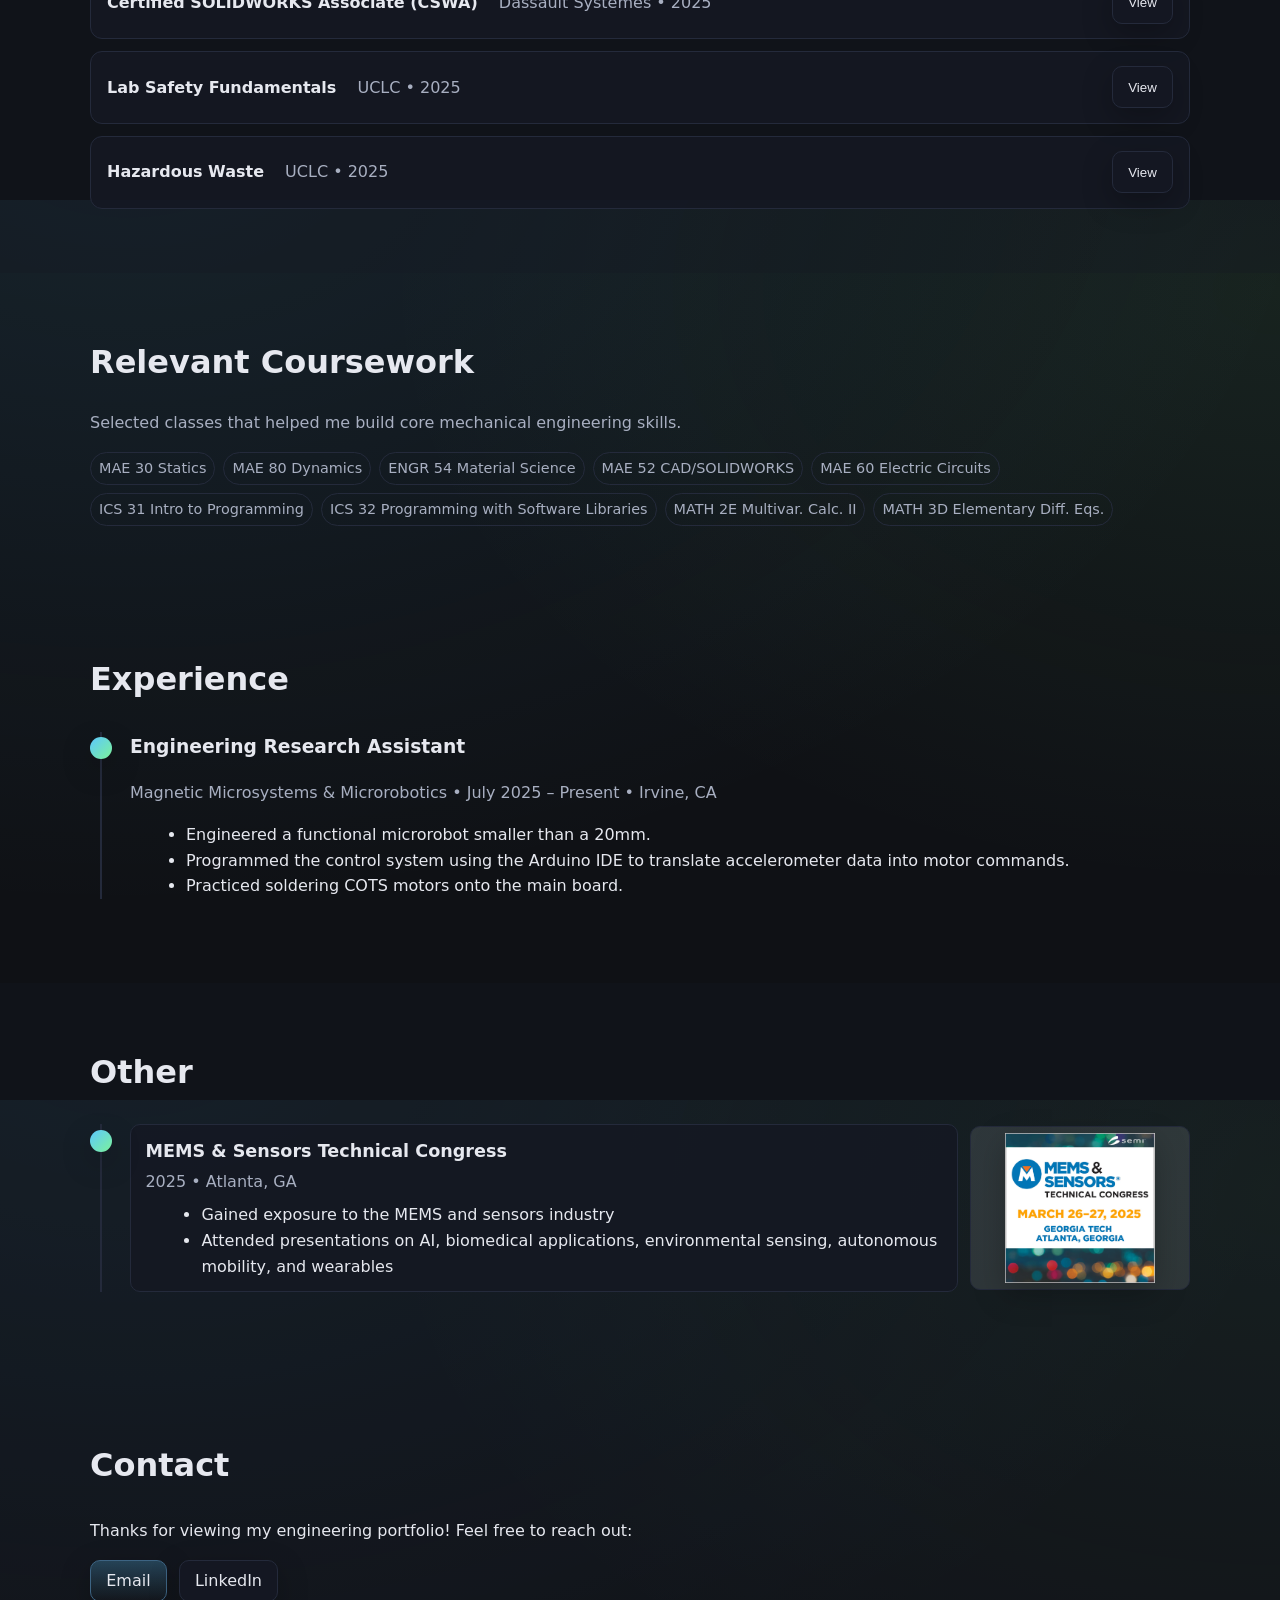
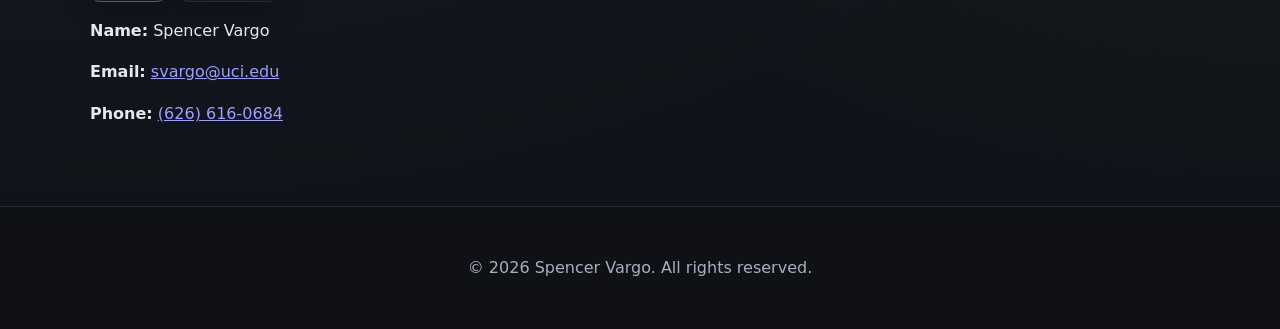
==== commit 31d1cf51: "Update index.html" ====
--- a/index.html
+++ b/index.html
@@ -236,7 +236,7 @@
                 <img src="images/MEMS.png" alt="MEMS conference photo" />
               </div>
             </article>
-            <article class="timeline-item">
+           <!-- <article class="timeline-item">
               <div class="timeline-marker" aria-hidden="true"></div>
               <div class="timeline-content">
                 <h3>Drone Experience</h3>
@@ -250,7 +250,7 @@
               <div class="timeline-media">
                 <img src="images/Drone.png" alt="Drone experience photo" />
               </div>
-            </article>
+            </article>-->
           </div>
         </div>
       </section>
--- a/styles.css
+++ b/styles.css
@@ -285,8 +285,15 @@
 /* Responsive */
 @media (max-width: 900px) {
   .hero-inner { grid-template-columns: 1fr; }
-  .hero-art { order: -1; height: 100px; }
+  .hero-art { order: 1; height: clamp(80px, 24vw, 140px); }
   .cards > * { grid-column: span 6; }
+  .site-nav { position: fixed; inset: 56px 0 auto 0; background: color-mix(in oklab, var(--bg), transparent 10%); border-bottom: 1px solid var(--border); transform: translateY(-110%); transition: transform .2s ease; }
+  .site-nav.open { transform: translateY(0); }
+  .site-nav ul { flex-direction: column; padding: .5rem; }
+  .nav-toggle { display: inline-flex; }
+  /* Constrain hero image on mobile/tablet only */
+  .hero-img { overflow: hidden; }
+  .hero-img img { z-index: 0; }
 }
 
 @media (max-width: 640px) {
@@ -312,7 +319,8 @@
 @media (max-width: 640px) {
   .section { padding: 2.25rem 0; }
   .hero { padding: 4.5rem 0 2rem; }
-  .hero-img img { max-width: 88%; max-height: 100%; }
+  .hero-art { display: none; }
+  .hero-img img { max-width: 100%; height: 100%; max-height: 100%; object-fit: contain; }
   .list-item { align-items: flex-start; flex-direction: column; gap: .5rem; }
   .list .meta { margin-left: 0; display: block; }
   .list-item-actions { width: 100%; justify-content: flex-start; }
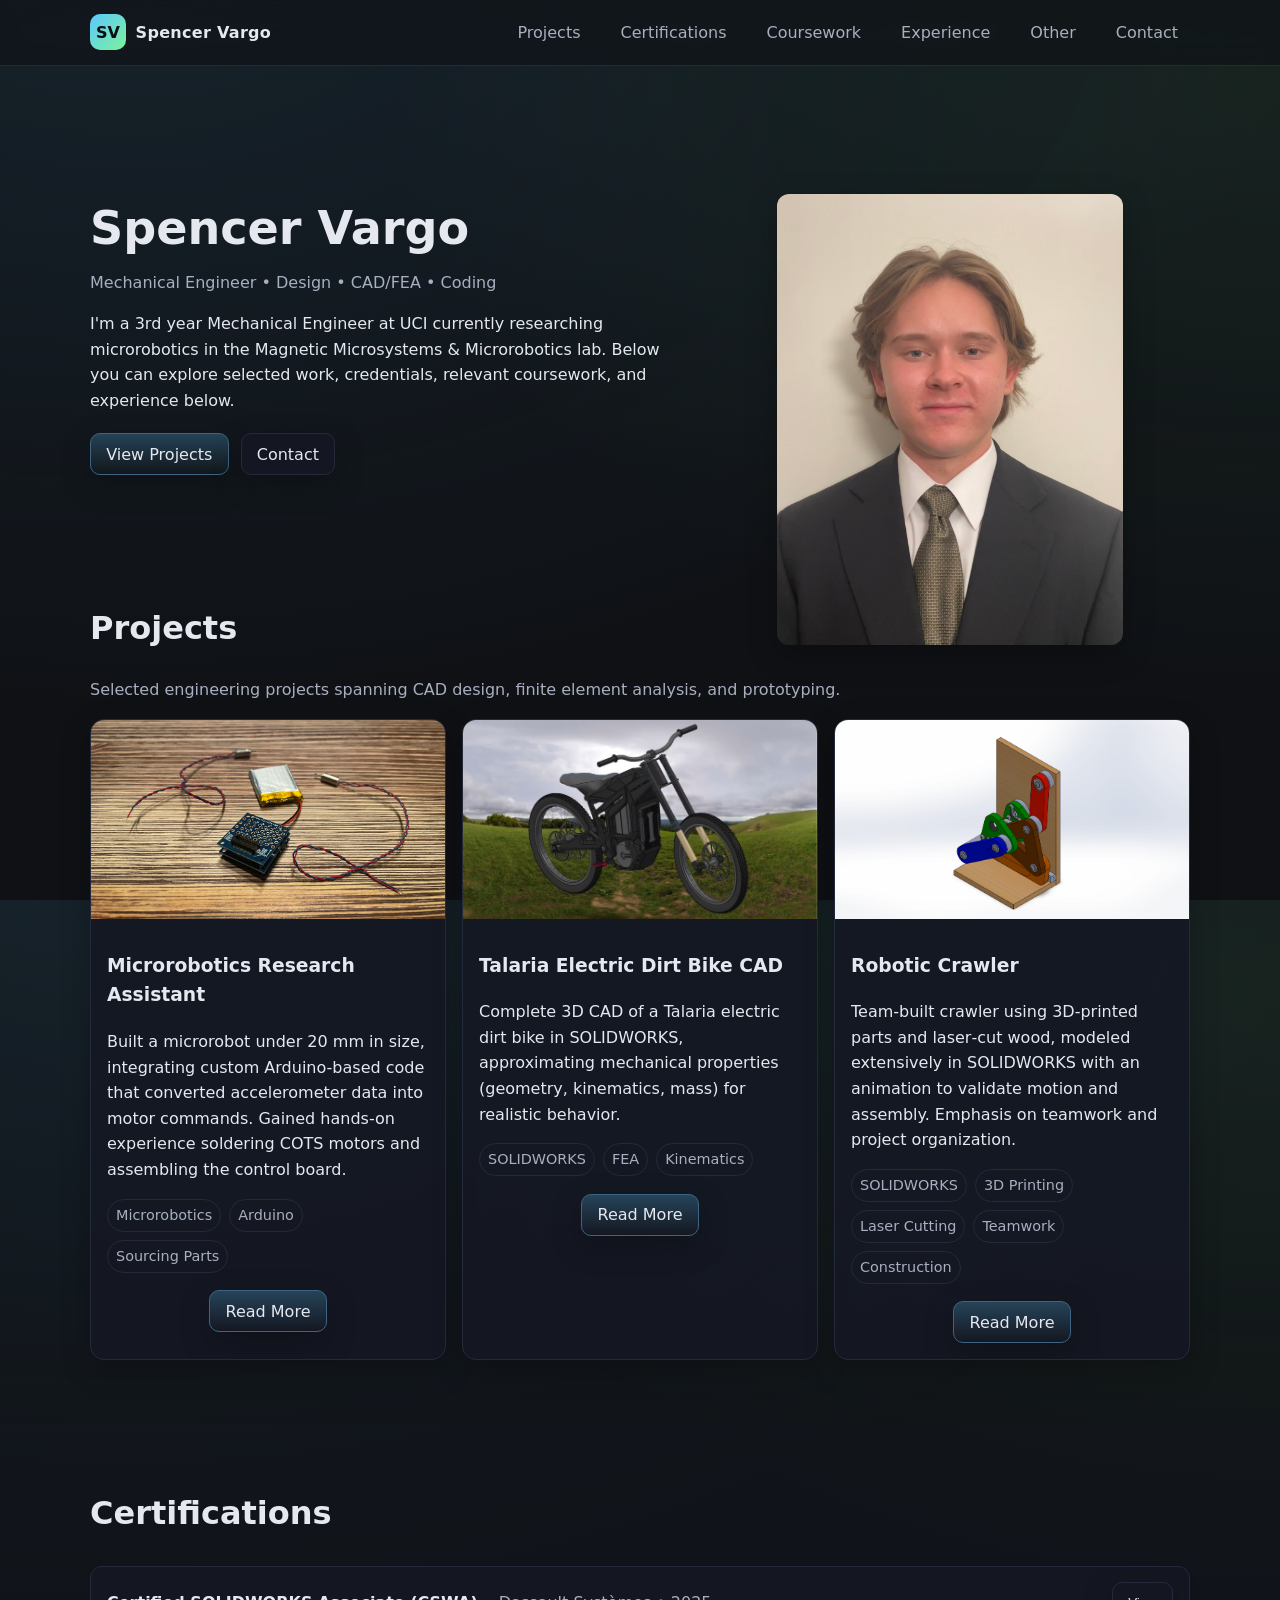
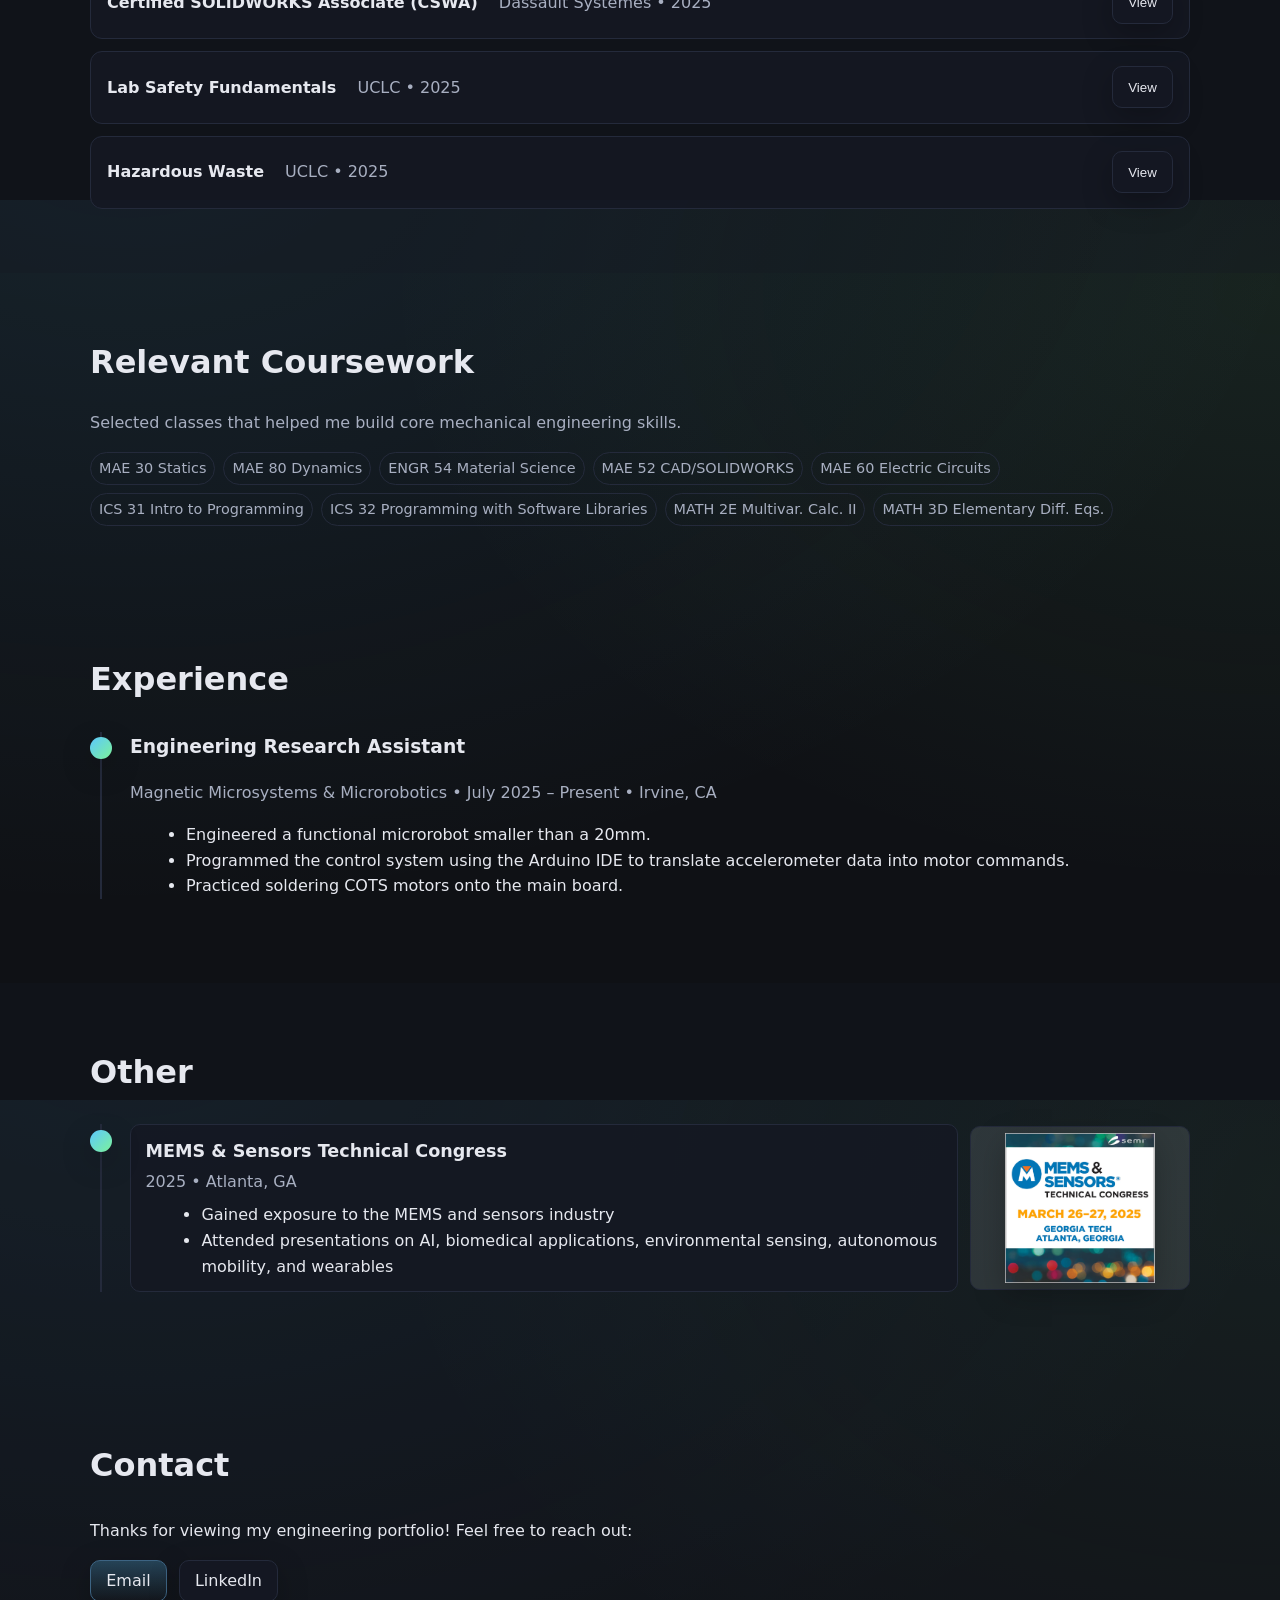
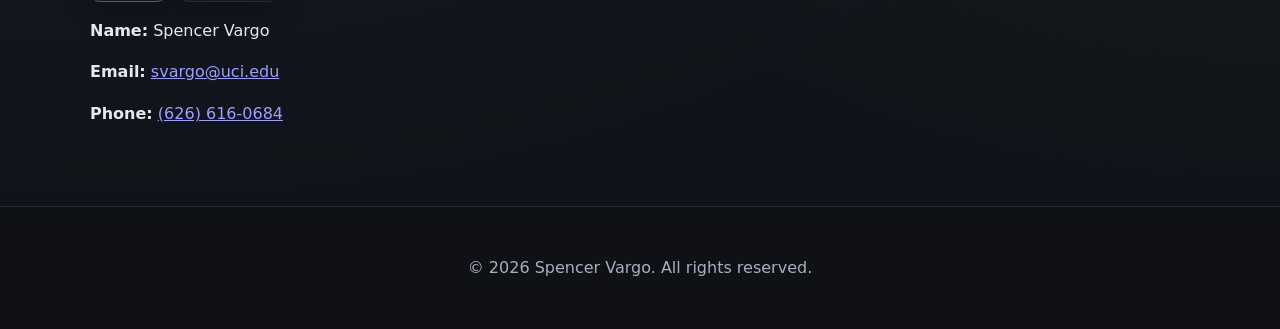
==== commit c1d28f59: "Update index.html" ====
--- a/index.html
+++ b/index.html
@@ -90,8 +90,8 @@
                 <div class="card-media"><img src="images/talaria_cropped.png" alt="Talaria electric dirtbike CAD project image" width="640" height="360" /></div>
               </a>
               <div class="card-body">
-                <h3>Talaria Electric Dirtbike CAD</h3>
-                <p>Complete 3D CAD of a Talaria electric dirtbike in SOLIDWORKS, approximating mechanical properties (geometry, kinematics, mass) for realistic behavior.</p>
+                <h3>Talaria Electric Dirt Bike CAD</h3>
+                <p>Complete 3D CAD of a Talaria electric dirt bike in SOLIDWORKS, approximating mechanical properties (geometry, kinematics, mass) for realistic behavior.</p>
                 <ul class="pill-list">
                   <li>SOLIDWORKS</li>
                   <li>FEA</li>
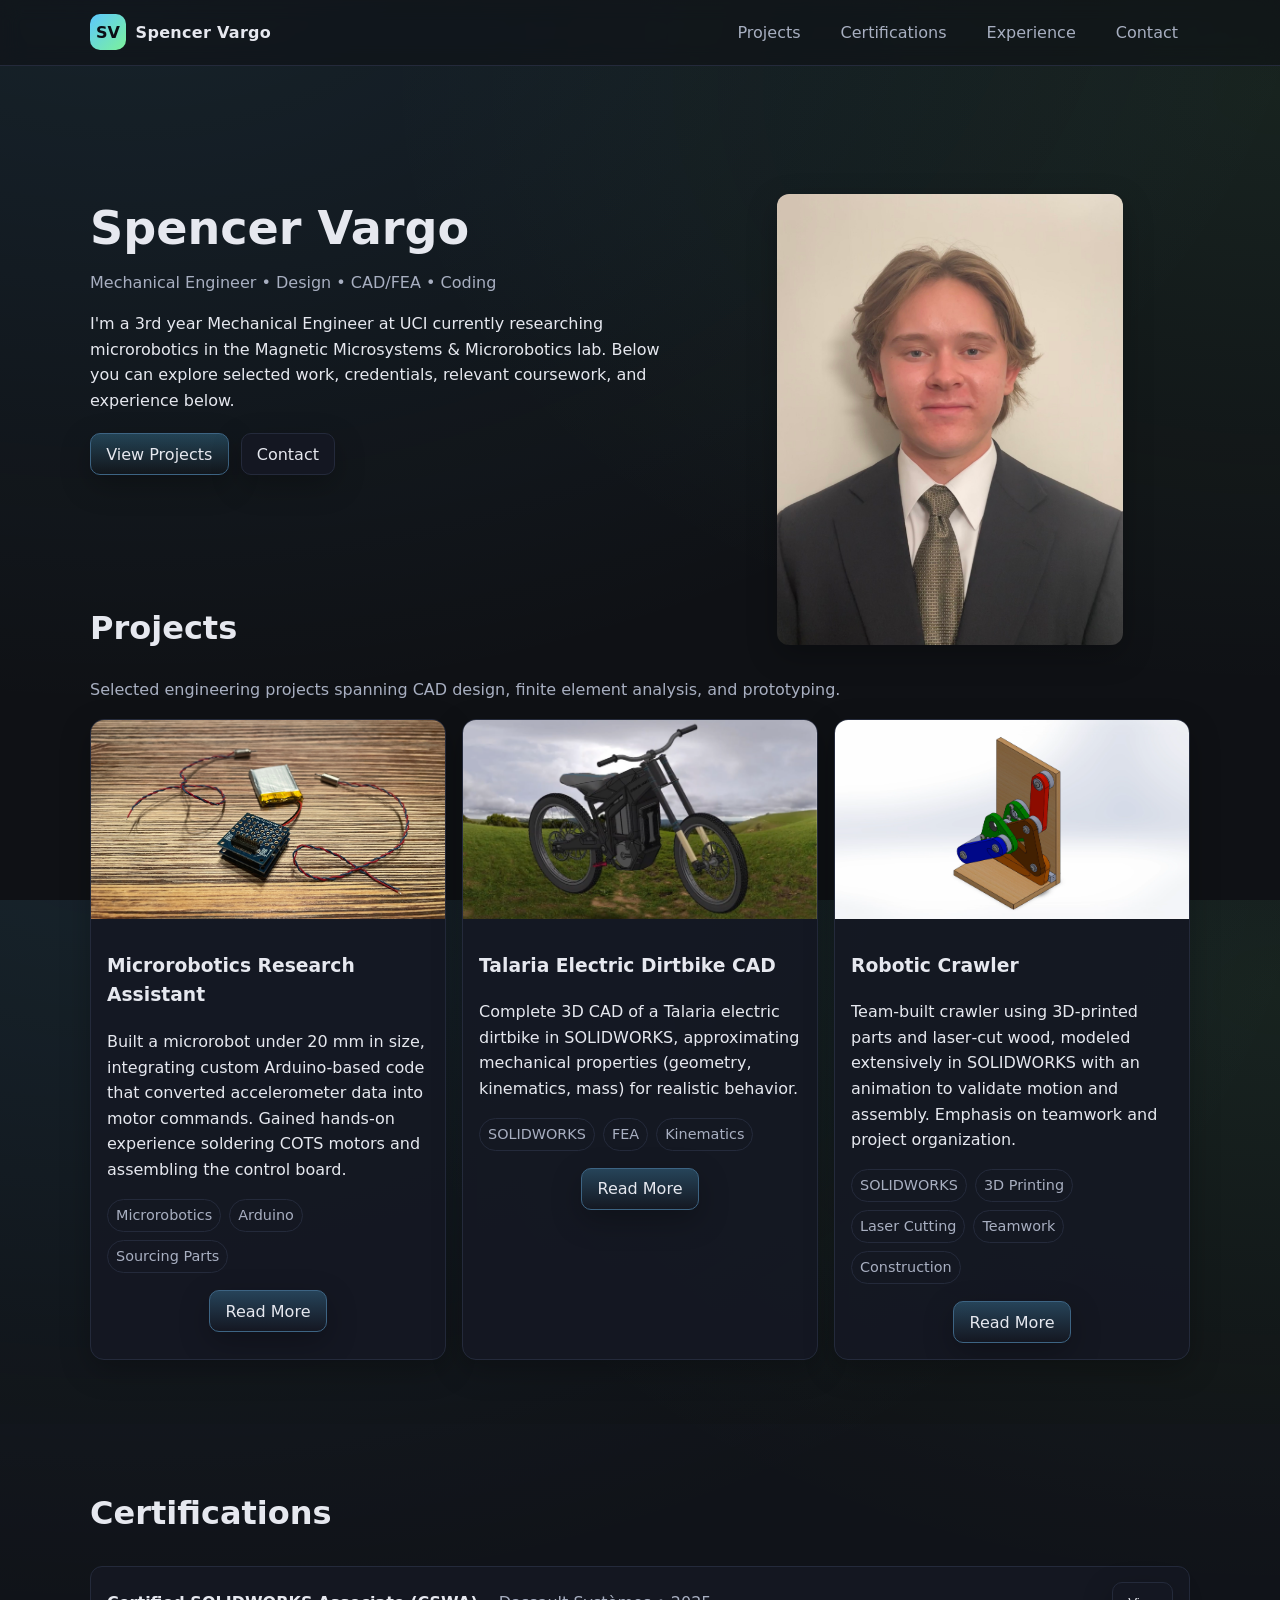
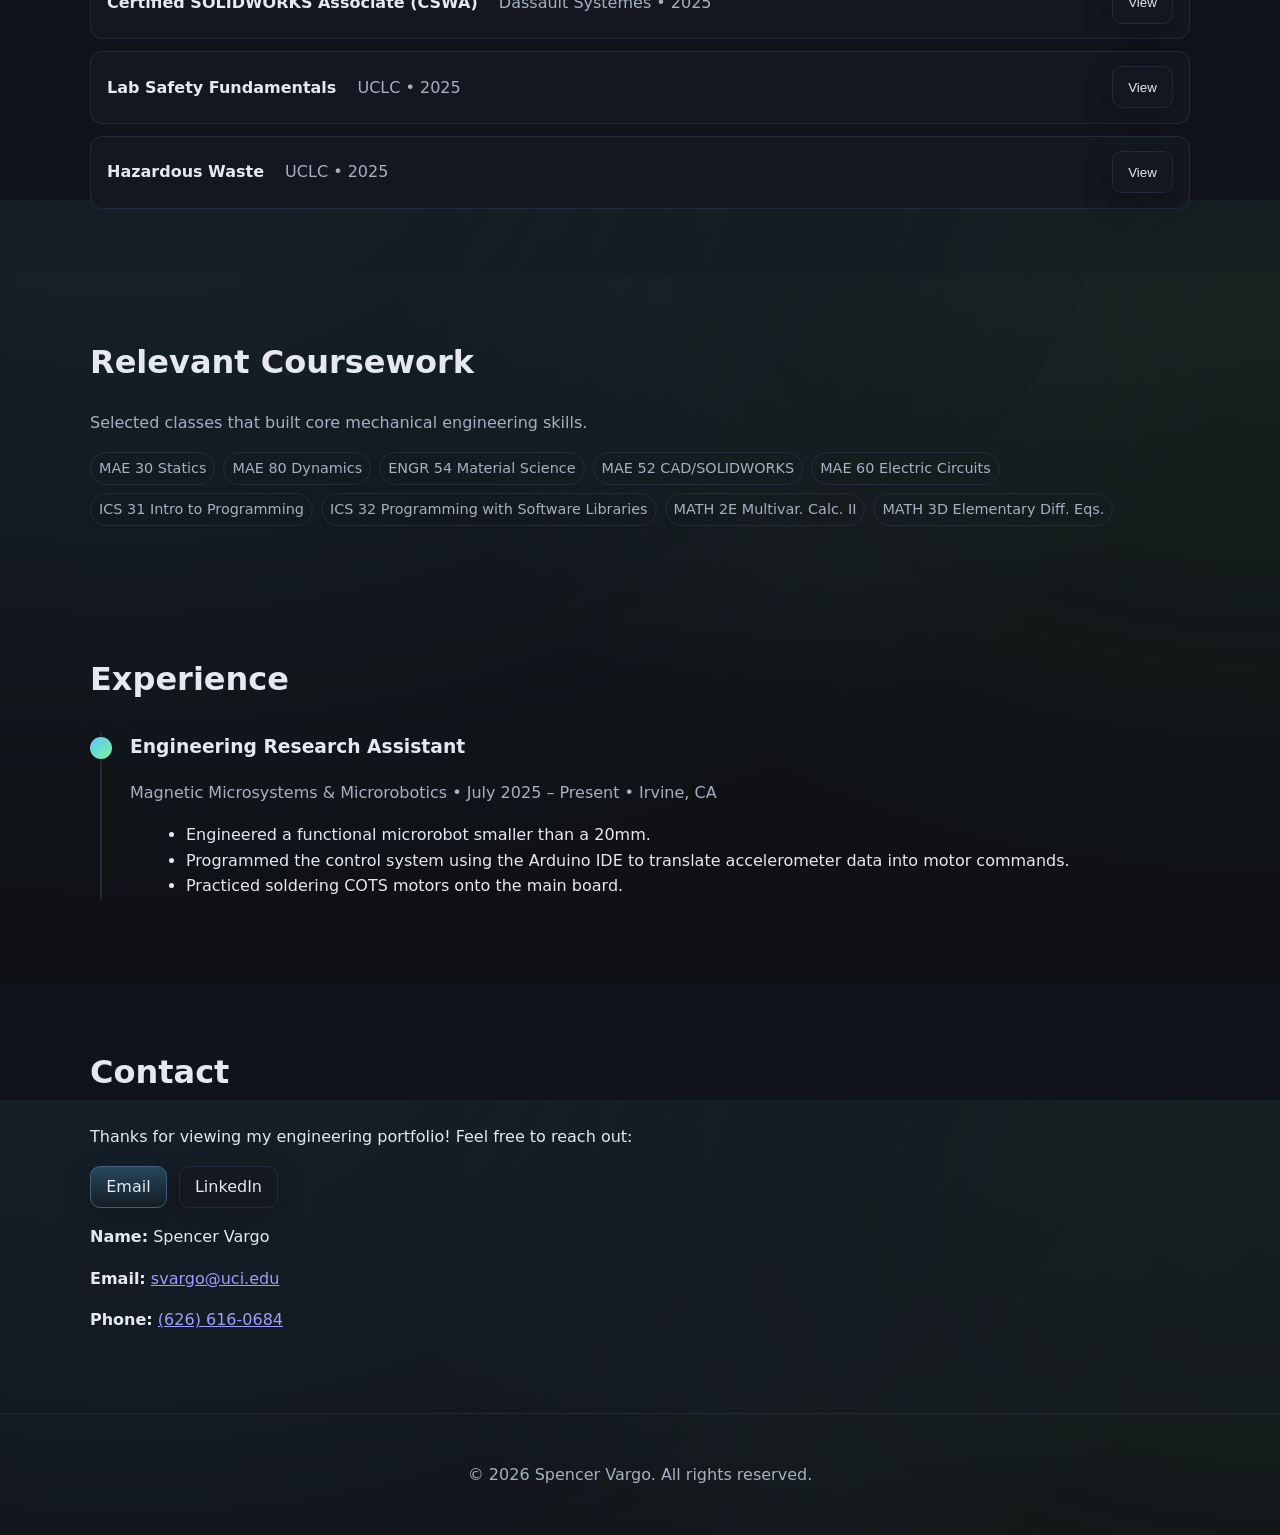
==== commit 3c55f627: "Merge 9fc47a64c7f0c098d6e3ab675f5ffc0a7711ae02 into aec29efbbbfad4a5fc7f088dc29d0e8b8ce79b83" ====
--- a/index.html
+++ b/index.html
@@ -33,9 +33,7 @@
           <ul>
             <li><a href="#projects">Projects</a></li>
             <li><a href="#certifications">Certifications</a></li>
-            <li><a href="#coursework">Coursework</a></li>
             <li><a href="#experience">Experience</a></li>
-            <li><a href="#other">Other</a></li>
             <li><a href="#contact">Contact</a></li>
           </ul>
         </nav>
@@ -90,8 +88,8 @@
                 <div class="card-media"><img src="images/talaria_cropped.png" alt="Talaria electric dirtbike CAD project image" width="640" height="360" /></div>
               </a>
               <div class="card-body">
-                <h3>Talaria Electric Dirt Bike CAD</h3>
-                <p>Complete 3D CAD of a Talaria electric dirt bike in SOLIDWORKS, approximating mechanical properties (geometry, kinematics, mass) for realistic behavior.</p>
+                <h3>Talaria Electric Dirtbike CAD</h3>
+                <p>Complete 3D CAD of a Talaria electric dirtbike in SOLIDWORKS, approximating mechanical properties (geometry, kinematics, mass) for realistic behavior.</p>
                 <ul class="pill-list">
                   <li>SOLIDWORKS</li>
                   <li>FEA</li>
@@ -169,7 +167,7 @@
       <section id="coursework" class="section">
         <div class="container">
           <h2>Relevant Coursework</h2>
-          <p class="section-intro">Selected classes that helped me build core mechanical engineering skills.</p>
+          <p class="section-intro">Selected classes that built core mechanical engineering skills.</p>
           <ul class="pill-list">
             <li>MAE 30 Statics</li>
             <li>MAE 80 Dynamics</li>
@@ -218,55 +216,18 @@
         </div>
       </section>
 
-      <section id="other" class="section alt">
-        <div class="container">
-          <h2>Other</h2>
-          <div class="timeline">
-            <article class="timeline-item featured">
-              <div class="timeline-marker" aria-hidden="true"></div>
-              <div class="timeline-content">
-                <h3>MEMS & Sensors Technical Congress</h3>
-                <p class="meta">2025 • Atlanta, GA</p>
-                <ul>
-                  <li>Gained exposure to the MEMS and sensors industry</li>
-                  <li>Attended presentations on AI, biomedical applications, environmental sensing, autonomous mobility, and wearables</li>
-                </ul>
-              </div>
-              <div class="timeline-media">
-                <img src="images/MEMS.png" alt="MEMS conference photo" />
-              </div>
-            </article>
-           <!-- <article class="timeline-item">
-              <div class="timeline-marker" aria-hidden="true"></div>
-              <div class="timeline-content">
-                <h3>Drone Experience</h3>
-                <p class="meta">2020 • Arcadia, CA</p>
-                <ul>
-                  <li>JJRC X12 Aurora</li>
-      <li>Installed and replaced camera gimbal.</li>
-<li>Upgraded motors and blades to improve flight performance.</li>
-                </ul>
-              </div>
-              <div class="timeline-media">
-                <img src="images/Drone.png" alt="Drone experience photo" />
-              </div>
-            </article>-->
-          </div>
-        </div>
-      </section>
-
       <section id="contact" class="section alt">
         <div class="container">
           <h2>Contact</h2>
           <p>Thanks for viewing my engineering portfolio! Feel free to reach out:</p>
           <div class="contact-actions">
             <!-- Replace the email and LinkedIn URL below with your information -->
-            <a class="button primary" href="mailto:svargo@uci.edu">Email</a>
-            <a class="button" href="https://www.linkedin.com/in/spencer-c-vargo" target="_blank" rel="noopener">LinkedIn</a>
+            <a class="button primary" href="mailto:you@example.com">Email</a>
+            <a class="button" href="https://linkedin.com/in/spencer-vargo" target="_blank" rel="noopener">LinkedIn</a>
           </div>
           <div class="contact-details">
             <p><strong>Name:</strong> Spencer Vargo</p>
-            <p><strong>Email:</strong> <a href="mailto:svargo@uci.edu">svargo@uci.edu</a></p>
+            <p><strong>Email:</strong> <a href="mailto:you@example.com">svargo@uci.edu</a></p>
             <p><strong>Phone:</strong> <a href="tel:+1-555-123-4567">(626) 616-0684</a></p>
           </div>
         </div>
--- a/styles.css
+++ b/styles.css
@@ -158,7 +158,7 @@
 
 .hero-art { position: relative; height: 280px; }
 .hero-img { position: relative; display: grid; place-items: center; height: 100%; }
-.hero-img img { max-width: 72%; max-height: 100%; height: auto; border-radius: 12px; box-shadow: var(--shadow); position: relative; z-index: 1; }
+.hero-img img { max-width: 72%; height: auto; border-radius: 12px; box-shadow: var(--shadow); position: relative; z-index: 1; }
 
 /* Sections */
 .section { padding: 4rem 0; }
@@ -236,45 +236,6 @@
 .timeline .meta { color: var(--muted); margin-top: .25rem; }
 .timeline ul { margin: .5rem 0 0 1rem; }
 
-/* Other (styled like timeline with subtle cards and hierarchy) */
-.section#other .timeline-content {
-  background: color-mix(in oklab, var(--panel), transparent 15%);
-  border: 1px solid var(--border);
-  border-radius: 10px;
-  padding: .75rem .9rem;
-}
-.section#other .timeline-content h3 {
-  margin: 0;
-  font-size: 1.1rem;
-}
-.section#other .timeline .meta {
-  display: block;
-  margin: .2rem 0 .3rem;
-}
-.section#other .timeline-item {
-  display: grid;
-  grid-template-columns: 1fr 180px;
-  gap: .75rem;
-  align-items: center;
-}
-.section#other .timeline-media { display: grid; place-items: center; background: color-mix(in oklab, var(--text), transparent 88%); border: 1px solid var(--border); border-radius: 10px; padding: 6px; }
-.section#other .timeline-media img {
-  max-width: 100%;
-  max-height: 120px;
-  width: auto;
-  height: auto;
-  object-fit: contain;
-  object-position: center;
-  box-shadow: var(--shadow);
-}
-/* Featured item larger media */
-.section#other .timeline-item.featured { grid-template-columns: 1fr 220px; }
-.section#other .timeline-item.featured .timeline-media img { max-height: 150px; }
-@media (max-width: 900px) {
-  .section#other .timeline-item { grid-template-columns: 1fr; }
-  .section#other .timeline-media { order: -1; }
-}
-
 /* Contact */
 .contact-actions { display: flex; gap: .75rem; }
 
@@ -285,15 +246,8 @@
 /* Responsive */
 @media (max-width: 900px) {
   .hero-inner { grid-template-columns: 1fr; }
-  .hero-art { order: 1; height: clamp(80px, 24vw, 140px); }
+  .hero-art { order: -1; height: 100px; }
   .cards > * { grid-column: span 6; }
-  .site-nav { position: fixed; inset: 56px 0 auto 0; background: color-mix(in oklab, var(--bg), transparent 10%); border-bottom: 1px solid var(--border); transform: translateY(-110%); transition: transform .2s ease; }
-  .site-nav.open { transform: translateY(0); }
-  .site-nav ul { flex-direction: column; padding: .5rem; }
-  .nav-toggle { display: inline-flex; }
-  /* Constrain hero image on mobile/tablet only */
-  .hero-img { overflow: hidden; }
-  .hero-img img { z-index: 0; }
 }
 
 @media (max-width: 640px) {
@@ -319,8 +273,7 @@
 @media (max-width: 640px) {
   .section { padding: 2.25rem 0; }
   .hero { padding: 4.5rem 0 2rem; }
-  .hero-art { display: none; }
-  .hero-img img { max-width: 100%; height: 100%; max-height: 100%; object-fit: contain; }
+  .hero-img img { max-width: 88%; }
   .list-item { align-items: flex-start; flex-direction: column; gap: .5rem; }
   .list .meta { margin-left: 0; display: block; }
   .list-item-actions { width: 100%; justify-content: flex-start; }
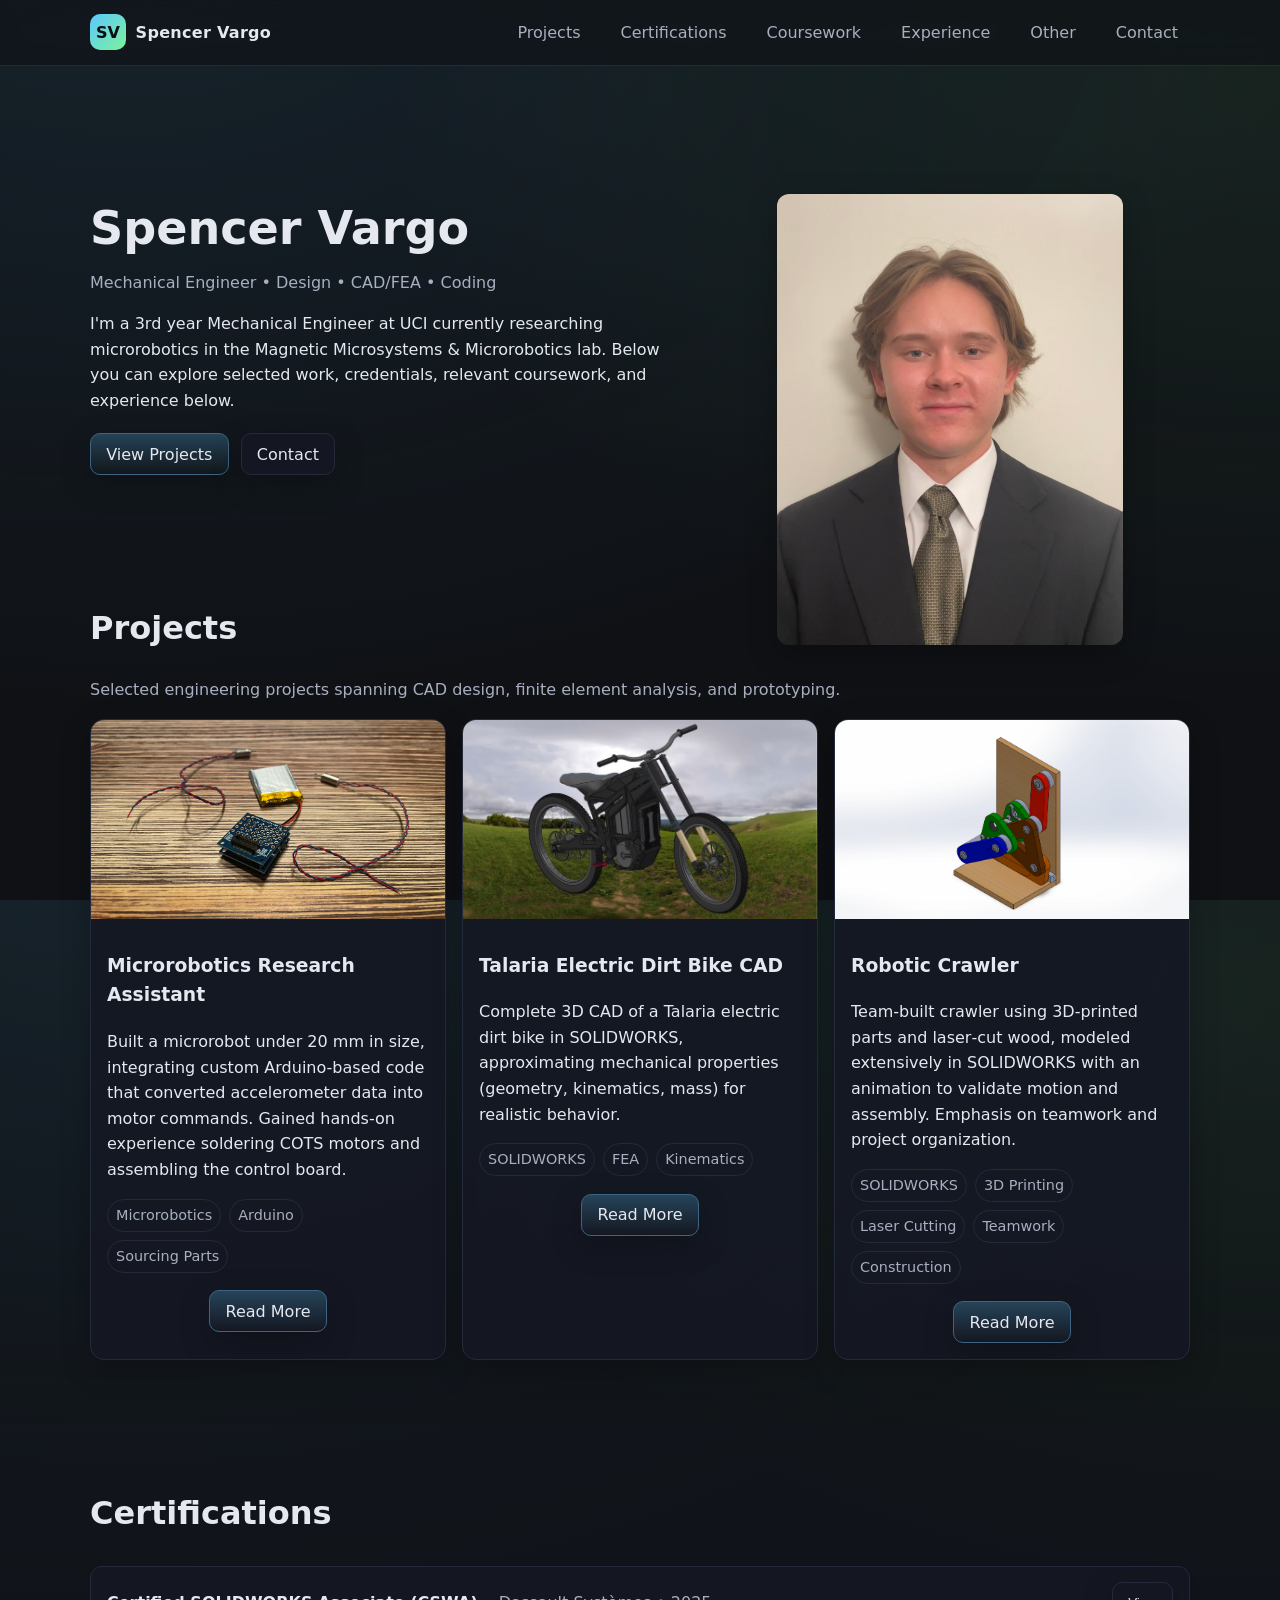
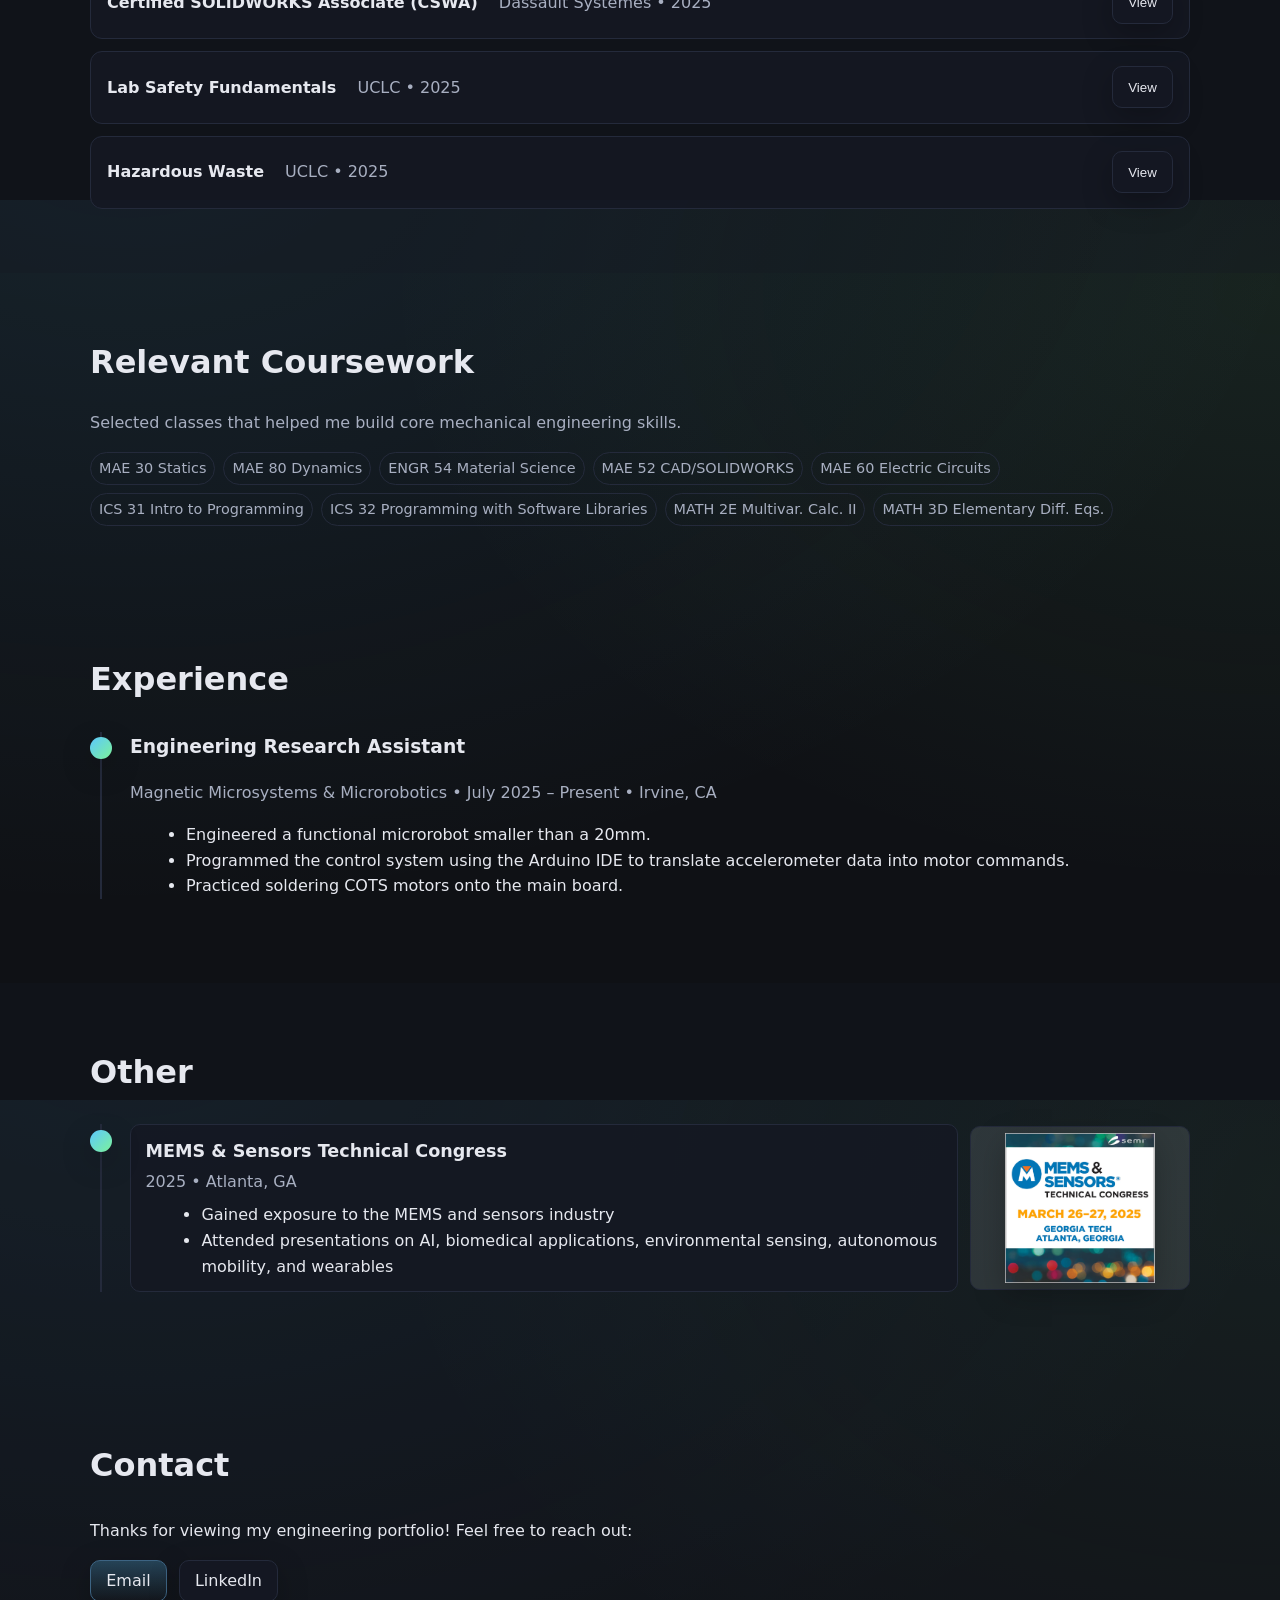
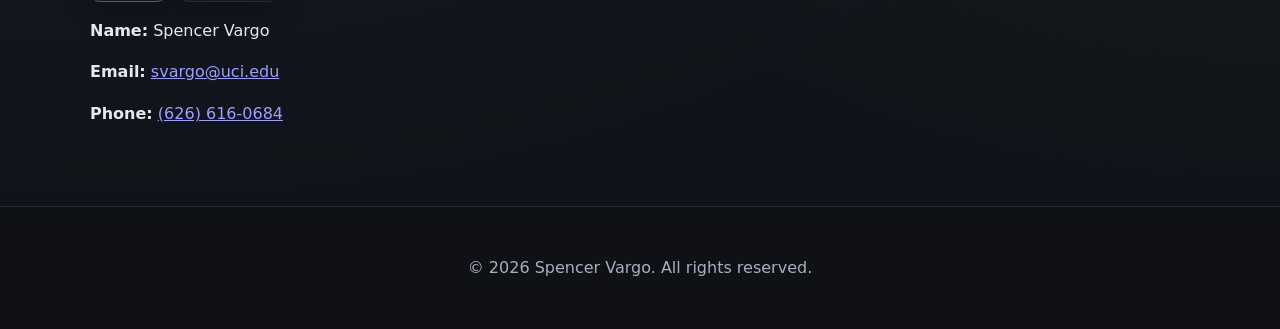
==== commit 7374682d: "Merge c1d28f59f7e40a5e93c8d7dd49d32a8ee70b70dc into ad163b9b7fb18d96b1982c073c7715787e3503bd" ====
--- a/index.html
+++ b/index.html
@@ -33,7 +33,9 @@
           <ul>
             <li><a href="#projects">Projects</a></li>
             <li><a href="#certifications">Certifications</a></li>
+            <li><a href="#coursework">Coursework</a></li>
             <li><a href="#experience">Experience</a></li>
+            <li><a href="#other">Other</a></li>
             <li><a href="#contact">Contact</a></li>
           </ul>
         </nav>
@@ -88,8 +90,8 @@
                 <div class="card-media"><img src="images/talaria_cropped.png" alt="Talaria electric dirtbike CAD project image" width="640" height="360" /></div>
               </a>
               <div class="card-body">
-                <h3>Talaria Electric Dirtbike CAD</h3>
-                <p>Complete 3D CAD of a Talaria electric dirtbike in SOLIDWORKS, approximating mechanical properties (geometry, kinematics, mass) for realistic behavior.</p>
+                <h3>Talaria Electric Dirt Bike CAD</h3>
+                <p>Complete 3D CAD of a Talaria electric dirt bike in SOLIDWORKS, approximating mechanical properties (geometry, kinematics, mass) for realistic behavior.</p>
                 <ul class="pill-list">
                   <li>SOLIDWORKS</li>
                   <li>FEA</li>
@@ -167,7 +169,7 @@
       <section id="coursework" class="section">
         <div class="container">
           <h2>Relevant Coursework</h2>
-          <p class="section-intro">Selected classes that built core mechanical engineering skills.</p>
+          <p class="section-intro">Selected classes that helped me build core mechanical engineering skills.</p>
           <ul class="pill-list">
             <li>MAE 30 Statics</li>
             <li>MAE 80 Dynamics</li>
@@ -216,18 +218,55 @@
         </div>
       </section>
 
+      <section id="other" class="section alt">
+        <div class="container">
+          <h2>Other</h2>
+          <div class="timeline">
+            <article class="timeline-item featured">
+              <div class="timeline-marker" aria-hidden="true"></div>
+              <div class="timeline-content">
+                <h3>MEMS & Sensors Technical Congress</h3>
+                <p class="meta">2025 • Atlanta, GA</p>
+                <ul>
+                  <li>Gained exposure to the MEMS and sensors industry</li>
+                  <li>Attended presentations on AI, biomedical applications, environmental sensing, autonomous mobility, and wearables</li>
+                </ul>
+              </div>
+              <div class="timeline-media">
+                <img src="images/MEMS.png" alt="MEMS conference photo" />
+              </div>
+            </article>
+           <!-- <article class="timeline-item">
+              <div class="timeline-marker" aria-hidden="true"></div>
+              <div class="timeline-content">
+                <h3>Drone Experience</h3>
+                <p class="meta">2020 • Arcadia, CA</p>
+                <ul>
+                  <li>JJRC X12 Aurora</li>
+      <li>Installed and replaced camera gimbal.</li>
+<li>Upgraded motors and blades to improve flight performance.</li>
+                </ul>
+              </div>
+              <div class="timeline-media">
+                <img src="images/Drone.png" alt="Drone experience photo" />
+              </div>
+            </article>-->
+          </div>
+        </div>
+      </section>
+
       <section id="contact" class="section alt">
         <div class="container">
           <h2>Contact</h2>
           <p>Thanks for viewing my engineering portfolio! Feel free to reach out:</p>
           <div class="contact-actions">
             <!-- Replace the email and LinkedIn URL below with your information -->
-            <a class="button primary" href="mailto:you@example.com">Email</a>
-            <a class="button" href="https://linkedin.com/in/spencer-vargo" target="_blank" rel="noopener">LinkedIn</a>
+            <a class="button primary" href="mailto:svargo@uci.edu">Email</a>
+            <a class="button" href="https://www.linkedin.com/in/spencer-c-vargo" target="_blank" rel="noopener">LinkedIn</a>
           </div>
           <div class="contact-details">
             <p><strong>Name:</strong> Spencer Vargo</p>
-            <p><strong>Email:</strong> <a href="mailto:you@example.com">svargo@uci.edu</a></p>
+            <p><strong>Email:</strong> <a href="mailto:svargo@uci.edu">svargo@uci.edu</a></p>
             <p><strong>Phone:</strong> <a href="tel:+1-555-123-4567">(626) 616-0684</a></p>
           </div>
         </div>
--- a/styles.css
+++ b/styles.css
@@ -158,7 +158,7 @@
 
 .hero-art { position: relative; height: 280px; }
 .hero-img { position: relative; display: grid; place-items: center; height: 100%; }
-.hero-img img { max-width: 72%; height: auto; border-radius: 12px; box-shadow: var(--shadow); position: relative; z-index: 1; }
+.hero-img img { max-width: 72%; max-height: 100%; height: auto; border-radius: 12px; box-shadow: var(--shadow); position: relative; z-index: 1; }
 
 /* Sections */
 .section { padding: 4rem 0; }
@@ -236,6 +236,45 @@
 .timeline .meta { color: var(--muted); margin-top: .25rem; }
 .timeline ul { margin: .5rem 0 0 1rem; }
 
+/* Other (styled like timeline with subtle cards and hierarchy) */
+.section#other .timeline-content {
+  background: color-mix(in oklab, var(--panel), transparent 15%);
+  border: 1px solid var(--border);
+  border-radius: 10px;
+  padding: .75rem .9rem;
+}
+.section#other .timeline-content h3 {
+  margin: 0;
+  font-size: 1.1rem;
+}
+.section#other .timeline .meta {
+  display: block;
+  margin: .2rem 0 .3rem;
+}
+.section#other .timeline-item {
+  display: grid;
+  grid-template-columns: 1fr 180px;
+  gap: .75rem;
+  align-items: center;
+}
+.section#other .timeline-media { display: grid; place-items: center; background: color-mix(in oklab, var(--text), transparent 88%); border: 1px solid var(--border); border-radius: 10px; padding: 6px; }
+.section#other .timeline-media img {
+  max-width: 100%;
+  max-height: 120px;
+  width: auto;
+  height: auto;
+  object-fit: contain;
+  object-position: center;
+  box-shadow: var(--shadow);
+}
+/* Featured item larger media */
+.section#other .timeline-item.featured { grid-template-columns: 1fr 220px; }
+.section#other .timeline-item.featured .timeline-media img { max-height: 150px; }
+@media (max-width: 900px) {
+  .section#other .timeline-item { grid-template-columns: 1fr; }
+  .section#other .timeline-media { order: -1; }
+}
+
 /* Contact */
 .contact-actions { display: flex; gap: .75rem; }
 
@@ -246,8 +285,15 @@
 /* Responsive */
 @media (max-width: 900px) {
   .hero-inner { grid-template-columns: 1fr; }
-  .hero-art { order: -1; height: 100px; }
+  .hero-art { order: 1; height: clamp(80px, 24vw, 140px); }
   .cards > * { grid-column: span 6; }
+  .site-nav { position: fixed; inset: 56px 0 auto 0; background: color-mix(in oklab, var(--bg), transparent 10%); border-bottom: 1px solid var(--border); transform: translateY(-110%); transition: transform .2s ease; }
+  .site-nav.open { transform: translateY(0); }
+  .site-nav ul { flex-direction: column; padding: .5rem; }
+  .nav-toggle { display: inline-flex; }
+  /* Constrain hero image on mobile/tablet only */
+  .hero-img { overflow: hidden; }
+  .hero-img img { z-index: 0; }
 }
 
 @media (max-width: 640px) {
@@ -273,7 +319,8 @@
 @media (max-width: 640px) {
   .section { padding: 2.25rem 0; }
   .hero { padding: 4.5rem 0 2rem; }
-  .hero-img img { max-width: 88%; }
+  .hero-art { display: none; }
+  .hero-img img { max-width: 100%; height: 100%; max-height: 100%; object-fit: contain; }
   .list-item { align-items: flex-start; flex-direction: column; gap: .5rem; }
   .list .meta { margin-left: 0; display: block; }
   .list-item-actions { width: 100%; justify-content: flex-start; }
